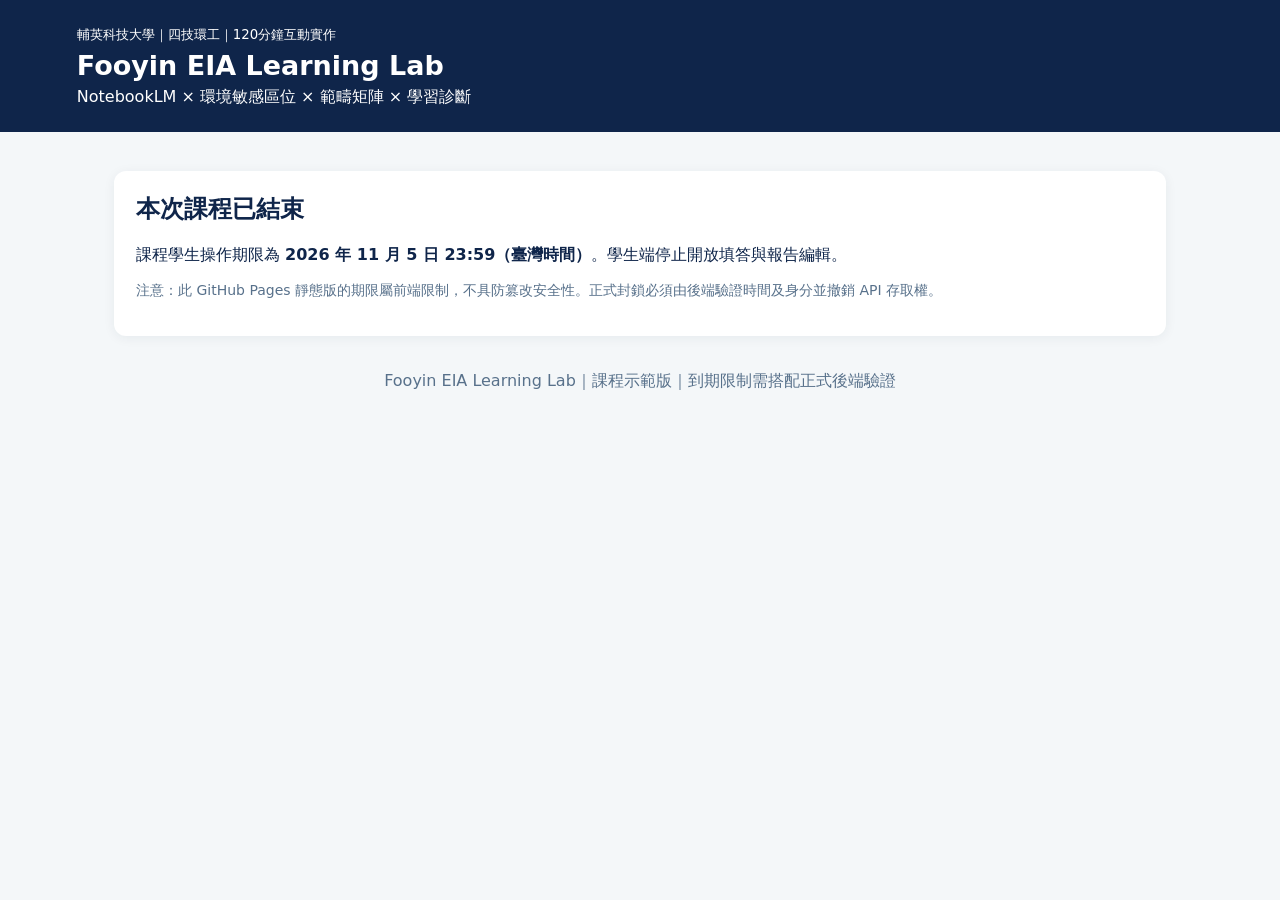
==== eia-lab/index.html @ 6ed725b2 "Add standalone EIA interactive learning prototype with 2026-11-05 UI cutoff" ====
<!doctype html><html lang="zh-Hant"><head><meta charset="utf-8"><meta name="viewport" content="width=device-width,initial-scale=1"><title>Fooyin EIA Learning Lab｜實作教學系統</title><style>
:root{--n:#0f254a;--g:#c59b27;--bg:#f4f7f9}*{box-sizing:border-box}body{margin:0;background:var(--bg);color:var(--n);font-family:system-ui,"Noto Sans TC",sans-serif}header{padding:24px 6%;background:var(--n);color:white}header h1{margin:6px 0;font-size:27px}main{max-width:1100px;margin:auto;padding:24px}nav{display:flex;flex-wrap:wrap;gap:8px;margin-bottom:20px}button,.btn{background:var(--n);color:white;border:0;border-radius:8px;padding:11px 16px;cursor:pointer;text-decoration:none;display:inline-block}button.secondary{background:#e9edf4;color:var(--n)}button:disabled{opacity:.4}.panel{background:white;border-radius:12px;padding:22px;margin:15px 0;box-shadow:0 2px 12px #142b4510}h2{margin-top:0}label{display:block;margin-top:12px;font-weight:600}input,textarea,select{width:100%;padding:10px;border:1px solid #bac4d0;border-radius:6px;margin-top:5px;font:inherit}textarea{min-height:85px}table{width:100%;border-collapse:collapse;font-size:14px}td,th{padding:8px;border:1px solid #dae1eb}th{background:#e9eef5}.grid{display:grid;grid-template-columns:repeat(auto-fit,minmax(210px,1fr));gap:12px}.hint{color:#58718b;font-size:14px}.warn{background:#fff4dc;padding:14px;border-left:4px solid var(--g)}.hidden{display:none}.score{font-size:23px;font-weight:bold}.pill{display:inline-block;background:#e9eef5;padding:6px 10px;border-radius:20px}a{color:#174b88}footer{padding:20px;text-align:center;color:#58718b}@media print{header,nav,.controls,.warn{display:none!important}body{background:white}.panel{box-shadow:none;border:1px solid #bbb}}
</style></head><body><header><small>輔英科技大學｜四技環工｜120分鐘互動實作</small><h1>Fooyin EIA Learning Lab</h1><div>NotebookLM × 環境敏感區位 × 範疇矩陣 × 學習診斷</div></header><main>
<div id="expired" class="panel hidden"><h2>本次課程已結束</h2><p>課程學生操作期限為 <b>2026 年 11 月 5 日 23:59（臺灣時間）</b>。學生端停止開放填答與報告編輯。</p><p class="hint">注意：此 GitHub Pages 靜態版的期限屬前端限制，不具防篡改安全性。正式封鎖必須由後端驗證時間及身分並撤銷 API 存取權。</p></div>
<div id="active"><div class="warn">本版為「可試用的前端實作版」，資料只保存在目前瀏覽器，<b>尚未</b>取得 Google Drive 的私人檔案讀寫授權；教師不會自動看見各組資料。切勿輸入真實完整學號或敏感個資。</div>
<nav class="controls" id="tabs"></nav>
<section id="home" class="panel"><h2>① 學習入口與資料來源</h2><label>小組代碼（請使用匿名代碼，例如 G01）<input id="group" placeholder="G01"></label><label>本組案件與任務備註<textarea id="case" placeholder="從環評公開書件擷取，不得虛構"></textarea></label><p>課程結束時間：2026/11/05 23:59（Asia/Taipei）</p><h3>教師指定公開資料</h3><div class="grid"><div><a target="_blank" rel="noopener" href="https://eiadoc.moenv.gov.tw/public/publicMeetingOrBriefDetail/030F5189-BAD3-456B-B0A4-200AA0E6B17E">環評公開案例與附件</a><p class="hint">由官方頁面下載環評 PDF 與公開會議紀錄</p></div><div><a target="_blank" rel="noopener" href="https://notebooklm.google.com/">NotebookLM</a><p class="hint">由學生自行匯入指定 PDF</p></div><div><a target="_blank" rel="noopener" href="https://eland.nlma.gov.tw/">環境敏感區位查詢</a></div><div><a target="_blank" rel="noopener" href="https://fault.gsmma.gov.tw/">活動斷層圖資</a></div><div><a target="_blank" rel="noopener" href="https://data.moenv.gov.tw/dataset/detail/GISEPA_P_13">水源保護區圖資</a></div></div><label>來源文件與出處記錄<textarea id="sources" placeholder="每行：文件名稱｜章節／頁碼｜查詢日期｜網址"></textarea></label></section>
<section id="ai" class="panel hidden"><h2>② NotebookLM 資料擷取與引用</h2><p>依序複製提示詞至 NotebookLM；把查證後的摘要貼到下方。</p><div id="prompts"></div><label>開發概要（必須有引用來源）<textarea id="summary"></textarea></label><label>審查／公開會議問題與回應（注意會議性質）<textarea id="minutes"></textarea></label><label>AI 曾提出哪些尚未證實的結論？<textarea id="gaps"></textarea></label></section>
<section id="quiz" class="panel hidden"><h2>③ 個人概念檢核（五題）</h2><p>請先獨立作答，系統記錄理解程度；本機測驗不是正式成績。</p><div id="questions"></div><button onclick="grade()">提交檢核</button><p id="quizresult" class="score"></p></section>
<section id="geo" class="panel hidden"><h2>④ 環境敏感區位查核</h2><p>請先取得精確基地位置，並核對官方公告及圖資。不能用 AI 推論取代查核結果。</p><table><thead><tr><th>查核項目</th><th>結果</th><th>來源與證據／日期</th></tr></thead><tbody id="geoRows"></tbody></table></section>
<section id="matrix" class="panel hidden"><h2>⑤ 評估範疇矩陣</h2><p>此為課堂初步評估：● 優先評估；△ 待查證；— 尚無明確直接影響證據。三種符號都不是法定風險等級。</p><label>案件工程活動（四項，以「、」分隔）<input id="activities" value="土方開挖、施工運輸、工程興建、營運活動"></label><button class="secondary" onclick="renderMatrix()">更新欄名</button><div style="overflow-x:auto;margin-top:16px"><table id="mtable"></table></div><label>三項優先環境議題、理由與待調查資料<textarea id="priorities"></textarea></label></section>
<section id="report" class="panel hidden"><h2>⑥ 報告輸出與教師評分</h2><p>先按「匯出 JSON」備份小組紀錄；再按「列印／另存 PDF」提交成果。教師評分僅為此頁本機示範，尚未連動班級成績庫。</p><div class="controls"><button onclick="save()">儲存此瀏覽器</button> <button onclick="exportJson()">匯出小組 JSON</button> <button onclick="window.print()">列印／另存 PDF</button></div><pre id="reportPreview" style="white-space:pre-wrap;overflow-wrap:anywhere;background:#f4f7f9;padding:16px"></pre><h3>教師百分制評分（本機示範）</h3><div id="rubric"></div><label>教師評語<textarea id="feedback"></textarea></label><p>合計：<span class="score" id="total">0</span>／100</p></section></div>
<footer>Fooyin EIA Learning Lab｜課程示範版｜到期限制需搭配正式後端驗證</footer></main><script>
const DEADLINE=Date.parse('2026-11-05T23:59:59+08:00');const expired=Date.now()>DEADLINE;
if(expired){document.getElementById('active').remove();document.getElementById('expired').classList.remove('hidden')}else{
const sections=['home','ai','quiz','geo','matrix','report'];const labels=['資料匯入','NotebookLM','理解測驗','圖資查核','範疇矩陣','成果／評分'];const $=id=>document.getElementById(id);const key='fooyin-eia-lab-2026';
$('tabs').innerHTML=sections.map((s,i)=>'<button class="secondary" data-tab="'+s+'">'+(i+1)+' '+labels[i]+'</button>').join('');document.querySelectorAll('[data-tab]').forEach(b=>b.onclick=()=>{sections.forEach(s=>$(s).classList.toggle('hidden',s!==b.dataset.tab));if(b.dataset.tab==='report')refresh()});
const promptList=[['A｜書件摘要','請僅根據上傳的環評書件，整理開發案、基地、工程活動、可能環境影響及缺漏資料，逐項附文件來源；沒有資料請說「文件未提供」。'],['B｜意見追蹤','請依公開會議紀錄，表列提出者意見、開發單位回覆、待查事項和文件引用，區分審查會議與公開說明會。'],['C｜敏感區位','列出水源保護區、活動斷層地質敏感區、保育區與鄰近敏感受體的官方查核清單；不得自行推斷空間套疊結果。'],['D｜矩陣分析','依據文件實有工程活動與空氣、水質、噪音、生態、交通、生活環境建立初步範疇矩陣；逐項附證據、影響途徑及待補資料，分辨事實與推論。']];
$('prompts').innerHTML=promptList.map(([a,b])=>'<div class="panel"><b>'+a+'</b><p>'+b+'</p><button class="secondary" data-copy="'+promptList.findIndex(p=>p[0]===a)+'">複製提示詞</button></div>').join('');document.querySelectorAll('[data-copy]').forEach(b=>b.onclick=()=>navigator.clipboard?.writeText(promptList[Number(b.dataset.copy)][1]));
const qs=[['如果 PDF 沒提到水源保護區，應如何判斷？',['可以判定未涉及','應查官方圖資','NotebookLM 可直接判定'],1],['環評範疇矩陣「●」表示什麼？',['法定重大衝擊','已確定超標','優先需要評估'],2],['AI 引用來源後，仍應如何處理？',['與原文比對','無須再確認','直接成為法定結論'],0],['斷層線與地質敏感區是否相同？',['完全相同','應分開查核','只要距離大於1公里就安全'],1],['報告應如何處理缺少資料？',['自行補上合理數字','寫成沒有影響','標註待查證'],2]];
$('questions').innerHTML=qs.map((q,i)=>'<div class="panel"><b>'+(i+1)+'. '+q[0]+'</b>'+q[1].map((v,j)=>'<label style="font-weight:400"><input style="width:auto" type="radio" name="q'+i+'" value="'+j+'"> '+v+'</label>').join('')+'</div>').join('');
window.grade=()=>{let n=0;qs.forEach((q,i)=>{const v=document.querySelector('input[name=q'+i+']:checked');if(v&&+v.value===q[2])n++});$('quizresult').textContent='答對 '+n+'/5 題（'+(n*20)+' 分），請針對答錯的觀念回到資料及官方來源複習。';sessionStorage.setItem('quiz',String(n*20));save()};
const geos=['飲用水水源水質保護區','活動斷層地質敏感區','自然生態保育區位','居民／學校等敏感受體'];$('geoRows').innerHTML=geos.map((v,i)=>'<tr><td>'+v+'</td><td><select id="status'+i+'"><option>待查證</option><option>涉及（已查核）</option><option>未涉及（已查核）</option></select></td><td><textarea id="evidence'+i+'" placeholder="官方網址、公告或查詢日期"></textarea></td></tr>').join('');
const factors=['空氣品質','河川與水質','噪音振動','生態','交通','居民生活'];
window.renderMatrix=()=>{let acts=$('activities').value.split('、').map(s=>s.trim()).filter(Boolean).slice(0,4);while(acts.length<4)acts.push('活動'+(acts.length+1));$('mtable').innerHTML='<thead><tr><th>因子／工程活動</th>'+acts.map(a=>'<th>'+a.replaceAll('<','&lt;')+'</th>').join('')+'</tr></thead><tbody>'+factors.map((f,i)=>'<tr><th>'+f+'</th>'+acts.map((a,j)=>'<td><select id="m'+i+'_'+j+'"><option value="△">△ 待查證</option><option value="●">● 優先</option><option value="—">— 暫無證據</option></select></td>').join('')+'</tr>').join('')+'</tbody>'};renderMatrix();
const rub=[['書件摘要與引用',25],['敏感區位查核',25],['範疇矩陣',30],['優先議題',10],['AI查核與報告',10]];$('rubric').innerHTML=rub.map((r,i)=>'<label>'+r[0]+'（0–'+r[1]+'）<input type="number" min="0" max="'+r[1]+'" id="score'+i+'" value="0"></label>').join('');$('rubric').querySelectorAll('input').forEach(el=>el.oninput=refresh);
function collect(){const ids=['group','case','sources','summary','minutes','gaps','activities','priorities','feedback'];const o={schema:'fooyin-eia-lab-v1',exportedAt:new Date().toISOString(),quiz:sessionStorage.getItem('quiz'),fields:Object.fromEntries(ids.map(k=>[k,$(k).value])),geo:geos.map((name,i)=>({name,status:$('status'+i).value,evidence:$('evidence'+i).value})),matrix:factors.map((name,i)=>({name,ratings:[0,1,2,3].map(j=>$('m'+i+'_'+j).value)})),rubric:rub.map((r,i)=>({name:r[0],max:r[1],score:Math.min(r[1],Math.max(0,Number($('score'+i).value)||0))}))};return o}
window.refresh=()=>{const o=collect();const total=o.rubric.reduce((s,r)=>s+r.score,0);$('total').textContent=total;$('reportPreview').textContent='組別：'+o.fields.group+'\n案件：'+o.fields.case+'\n\n來源：\n'+o.fields.sources+'\n\n環評摘要：\n'+o.fields.summary+'\n\n會議意見：\n'+o.fields.minutes+'\n\nAI查核：\n'+o.fields.gaps+'\n\n環境敏感區位：\n'+o.geo.map(v=>v.name+'｜'+v.status+'｜'+v.evidence).join('\n')+'\n\n範疇矩陣：\n'+o.matrix.map(x=>x.name+'｜'+x.ratings.join('｜')).join('\n')+'\n\n優先議題：\n'+o.fields.priorities+'\n\n教師評分：'+total+'/100\n'+o.fields.feedback};
window.save=()=>{localStorage.setItem(key,JSON.stringify(collect()))};
window.exportJson=()=>{const obj=collect();const blob=new Blob([JSON.stringify(obj,null,2)],{type:'application/json'});const a=document.createElement('a');a.href=URL.createObjectURL(blob);a.download='EIA_'+(obj.fields.group||'group')+'.json';a.click();setTimeout(()=>URL.revokeObjectURL(a.href),1000)};
try{const s=JSON.parse(localStorage.getItem(key)||'null');if(s){Object.entries(s.fields||{}).forEach(([k,v])=>{if($(k))$(k).value=v});renderMatrix();(s.geo||[]).forEach((v,i)=>{if($('status'+i))$('status'+i).value=v.status;if($('evidence'+i))$('evidence'+i).value=v.evidence});(s.matrix||[]).forEach((v,i)=>v.ratings.forEach((v,j)=>{if($('m'+i+'_'+j))$('m'+i+'_'+j).value=v}));(s.rubric||[]).forEach((v,i)=>{if($('score'+i))$('score'+i).value=v.score})}}catch(e){}
document.querySelectorAll('input,textarea,select').forEach(el=>el.addEventListener('change',save));}
</script></body></html>
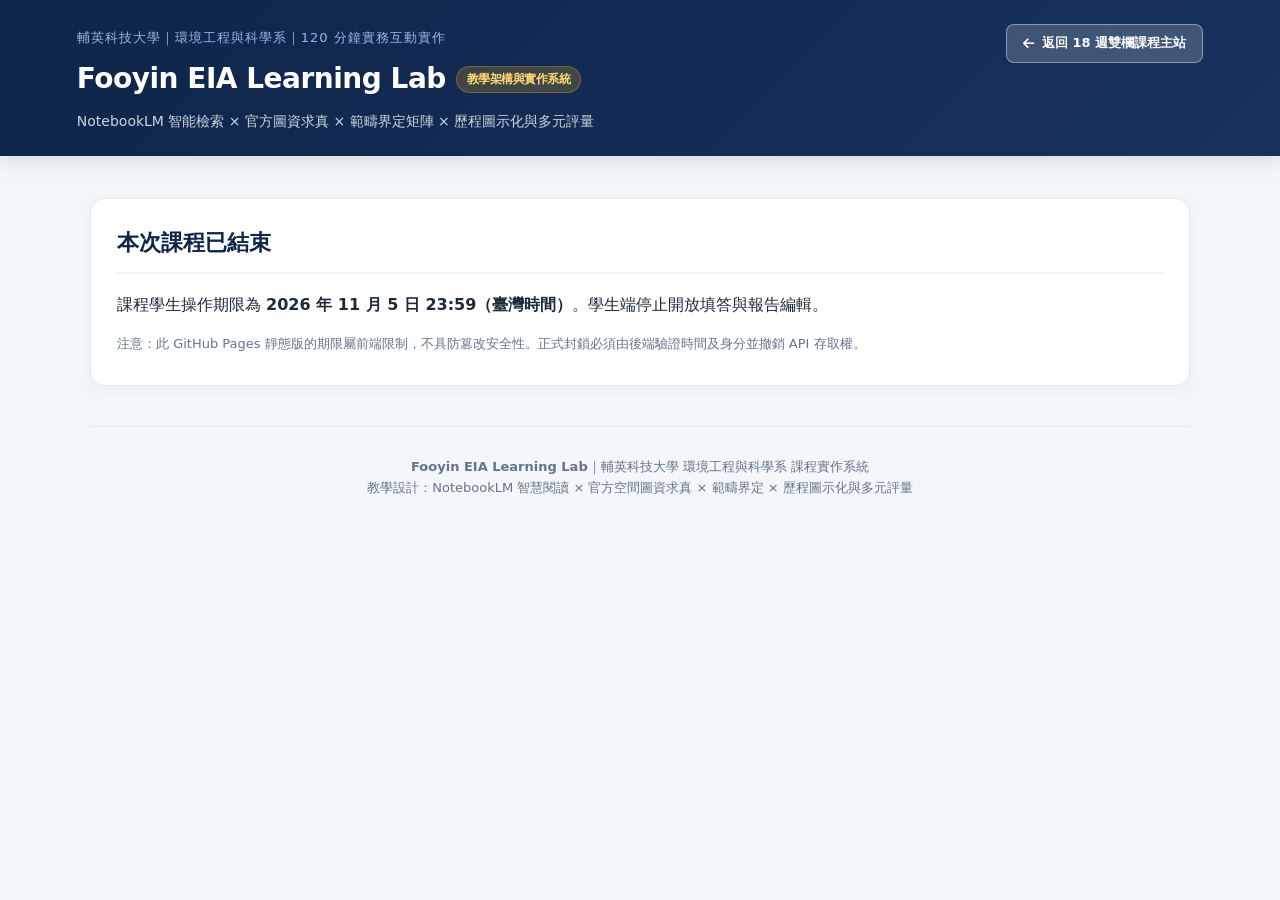
==== commit df954788: "feat: integrate Fooyin EIA Learning Lab system into COURE-EIA main portal and connect GitHub Pages" ====
--- a/eia-lab/index.html
+++ b/eia-lab/index.html
@@ -1,33 +1,1887 @@
-<!doctype html><html lang="zh-Hant"><head><meta charset="utf-8"><meta name="viewport" content="width=device-width,initial-scale=1"><title>Fooyin EIA Learning Lab｜實作教學系統</title><style>
-:root{--n:#0f254a;--g:#c59b27;--bg:#f4f7f9}*{box-sizing:border-box}body{margin:0;background:var(--bg);color:var(--n);font-family:system-ui,"Noto Sans TC",sans-serif}header{padding:24px 6%;background:var(--n);color:white}header h1{margin:6px 0;font-size:27px}main{max-width:1100px;margin:auto;padding:24px}nav{display:flex;flex-wrap:wrap;gap:8px;margin-bottom:20px}button,.btn{background:var(--n);color:white;border:0;border-radius:8px;padding:11px 16px;cursor:pointer;text-decoration:none;display:inline-block}button.secondary{background:#e9edf4;color:var(--n)}button:disabled{opacity:.4}.panel{background:white;border-radius:12px;padding:22px;margin:15px 0;box-shadow:0 2px 12px #142b4510}h2{margin-top:0}label{display:block;margin-top:12px;font-weight:600}input,textarea,select{width:100%;padding:10px;border:1px solid #bac4d0;border-radius:6px;margin-top:5px;font:inherit}textarea{min-height:85px}table{width:100%;border-collapse:collapse;font-size:14px}td,th{padding:8px;border:1px solid #dae1eb}th{background:#e9eef5}.grid{display:grid;grid-template-columns:repeat(auto-fit,minmax(210px,1fr));gap:12px}.hint{color:#58718b;font-size:14px}.warn{background:#fff4dc;padding:14px;border-left:4px solid var(--g)}.hidden{display:none}.score{font-size:23px;font-weight:bold}.pill{display:inline-block;background:#e9eef5;padding:6px 10px;border-radius:20px}a{color:#174b88}footer{padding:20px;text-align:center;color:#58718b}@media print{header,nav,.controls,.warn{display:none!important}body{background:white}.panel{box-shadow:none;border:1px solid #bbb}}
-</style></head><body><header><small>輔英科技大學｜四技環工｜120分鐘互動實作</small><h1>Fooyin EIA Learning Lab</h1><div>NotebookLM × 環境敏感區位 × 範疇矩陣 × 學習診斷</div></header><main>
-<div id="expired" class="panel hidden"><h2>本次課程已結束</h2><p>課程學生操作期限為 <b>2026 年 11 月 5 日 23:59（臺灣時間）</b>。學生端停止開放填答與報告編輯。</p><p class="hint">注意：此 GitHub Pages 靜態版的期限屬前端限制，不具防篡改安全性。正式封鎖必須由後端驗證時間及身分並撤銷 API 存取權。</p></div>
-<div id="active"><div class="warn">本版為「可試用的前端實作版」，資料只保存在目前瀏覽器，<b>尚未</b>取得 Google Drive 的私人檔案讀寫授權；教師不會自動看見各組資料。切勿輸入真實完整學號或敏感個資。</div>
-<nav class="controls" id="tabs"></nav>
-<section id="home" class="panel"><h2>① 學習入口與資料來源</h2><label>小組代碼（請使用匿名代碼，例如 G01）<input id="group" placeholder="G01"></label><label>本組案件與任務備註<textarea id="case" placeholder="從環評公開書件擷取，不得虛構"></textarea></label><p>課程結束時間：2026/11/05 23:59（Asia/Taipei）</p><h3>教師指定公開資料</h3><div class="grid"><div><a target="_blank" rel="noopener" href="https://eiadoc.moenv.gov.tw/public/publicMeetingOrBriefDetail/030F5189-BAD3-456B-B0A4-200AA0E6B17E">環評公開案例與附件</a><p class="hint">由官方頁面下載環評 PDF 與公開會議紀錄</p></div><div><a target="_blank" rel="noopener" href="https://notebooklm.google.com/">NotebookLM</a><p class="hint">由學生自行匯入指定 PDF</p></div><div><a target="_blank" rel="noopener" href="https://eland.nlma.gov.tw/">環境敏感區位查詢</a></div><div><a target="_blank" rel="noopener" href="https://fault.gsmma.gov.tw/">活動斷層圖資</a></div><div><a target="_blank" rel="noopener" href="https://data.moenv.gov.tw/dataset/detail/GISEPA_P_13">水源保護區圖資</a></div></div><label>來源文件與出處記錄<textarea id="sources" placeholder="每行：文件名稱｜章節／頁碼｜查詢日期｜網址"></textarea></label></section>
-<section id="ai" class="panel hidden"><h2>② NotebookLM 資料擷取與引用</h2><p>依序複製提示詞至 NotebookLM；把查證後的摘要貼到下方。</p><div id="prompts"></div><label>開發概要（必須有引用來源）<textarea id="summary"></textarea></label><label>審查／公開會議問題與回應（注意會議性質）<textarea id="minutes"></textarea></label><label>AI 曾提出哪些尚未證實的結論？<textarea id="gaps"></textarea></label></section>
-<section id="quiz" class="panel hidden"><h2>③ 個人概念檢核（五題）</h2><p>請先獨立作答，系統記錄理解程度；本機測驗不是正式成績。</p><div id="questions"></div><button onclick="grade()">提交檢核</button><p id="quizresult" class="score"></p></section>
-<section id="geo" class="panel hidden"><h2>④ 環境敏感區位查核</h2><p>請先取得精確基地位置，並核對官方公告及圖資。不能用 AI 推論取代查核結果。</p><table><thead><tr><th>查核項目</th><th>結果</th><th>來源與證據／日期</th></tr></thead><tbody id="geoRows"></tbody></table></section>
-<section id="matrix" class="panel hidden"><h2>⑤ 評估範疇矩陣</h2><p>此為課堂初步評估：● 優先評估；△ 待查證；— 尚無明確直接影響證據。三種符號都不是法定風險等級。</p><label>案件工程活動（四項，以「、」分隔）<input id="activities" value="土方開挖、施工運輸、工程興建、營運活動"></label><button class="secondary" onclick="renderMatrix()">更新欄名</button><div style="overflow-x:auto;margin-top:16px"><table id="mtable"></table></div><label>三項優先環境議題、理由與待調查資料<textarea id="priorities"></textarea></label></section>
-<section id="report" class="panel hidden"><h2>⑥ 報告輸出與教師評分</h2><p>先按「匯出 JSON」備份小組紀錄；再按「列印／另存 PDF」提交成果。教師評分僅為此頁本機示範，尚未連動班級成績庫。</p><div class="controls"><button onclick="save()">儲存此瀏覽器</button> <button onclick="exportJson()">匯出小組 JSON</button> <button onclick="window.print()">列印／另存 PDF</button></div><pre id="reportPreview" style="white-space:pre-wrap;overflow-wrap:anywhere;background:#f4f7f9;padding:16px"></pre><h3>教師百分制評分（本機示範）</h3><div id="rubric"></div><label>教師評語<textarea id="feedback"></textarea></label><p>合計：<span class="score" id="total">0</span>／100</p></section></div>
-<footer>Fooyin EIA Learning Lab｜課程示範版｜到期限制需搭配正式後端驗證</footer></main><script>
-const DEADLINE=Date.parse('2026-11-05T23:59:59+08:00');const expired=Date.now()>DEADLINE;
-if(expired){document.getElementById('active').remove();document.getElementById('expired').classList.remove('hidden')}else{
-const sections=['home','ai','quiz','geo','matrix','report'];const labels=['資料匯入','NotebookLM','理解測驗','圖資查核','範疇矩陣','成果／評分'];const $=id=>document.getElementById(id);const key='fooyin-eia-lab-2026';
-$('tabs').innerHTML=sections.map((s,i)=>'<button class="secondary" data-tab="'+s+'">'+(i+1)+' '+labels[i]+'</button>').join('');document.querySelectorAll('[data-tab]').forEach(b=>b.onclick=()=>{sections.forEach(s=>$(s).classList.toggle('hidden',s!==b.dataset.tab));if(b.dataset.tab==='report')refresh()});
-const promptList=[['A｜書件摘要','請僅根據上傳的環評書件，整理開發案、基地、工程活動、可能環境影響及缺漏資料，逐項附文件來源；沒有資料請說「文件未提供」。'],['B｜意見追蹤','請依公開會議紀錄，表列提出者意見、開發單位回覆、待查事項和文件引用，區分審查會議與公開說明會。'],['C｜敏感區位','列出水源保護區、活動斷層地質敏感區、保育區與鄰近敏感受體的官方查核清單；不得自行推斷空間套疊結果。'],['D｜矩陣分析','依據文件實有工程活動與空氣、水質、噪音、生態、交通、生活環境建立初步範疇矩陣；逐項附證據、影響途徑及待補資料，分辨事實與推論。']];
-$('prompts').innerHTML=promptList.map(([a,b])=>'<div class="panel"><b>'+a+'</b><p>'+b+'</p><button class="secondary" data-copy="'+promptList.findIndex(p=>p[0]===a)+'">複製提示詞</button></div>').join('');document.querySelectorAll('[data-copy]').forEach(b=>b.onclick=()=>navigator.clipboard?.writeText(promptList[Number(b.dataset.copy)][1]));
-const qs=[['如果 PDF 沒提到水源保護區，應如何判斷？',['可以判定未涉及','應查官方圖資','NotebookLM 可直接判定'],1],['環評範疇矩陣「●」表示什麼？',['法定重大衝擊','已確定超標','優先需要評估'],2],['AI 引用來源後，仍應如何處理？',['與原文比對','無須再確認','直接成為法定結論'],0],['斷層線與地質敏感區是否相同？',['完全相同','應分開查核','只要距離大於1公里就安全'],1],['報告應如何處理缺少資料？',['自行補上合理數字','寫成沒有影響','標註待查證'],2]];
-$('questions').innerHTML=qs.map((q,i)=>'<div class="panel"><b>'+(i+1)+'. '+q[0]+'</b>'+q[1].map((v,j)=>'<label style="font-weight:400"><input style="width:auto" type="radio" name="q'+i+'" value="'+j+'"> '+v+'</label>').join('')+'</div>').join('');
-window.grade=()=>{let n=0;qs.forEach((q,i)=>{const v=document.querySelector('input[name=q'+i+']:checked');if(v&&+v.value===q[2])n++});$('quizresult').textContent='答對 '+n+'/5 題（'+(n*20)+' 分），請針對答錯的觀念回到資料及官方來源複習。';sessionStorage.setItem('quiz',String(n*20));save()};
-const geos=['飲用水水源水質保護區','活動斷層地質敏感區','自然生態保育區位','居民／學校等敏感受體'];$('geoRows').innerHTML=geos.map((v,i)=>'<tr><td>'+v+'</td><td><select id="status'+i+'"><option>待查證</option><option>涉及（已查核）</option><option>未涉及（已查核）</option></select></td><td><textarea id="evidence'+i+'" placeholder="官方網址、公告或查詢日期"></textarea></td></tr>').join('');
-const factors=['空氣品質','河川與水質','噪音振動','生態','交通','居民生活'];
-window.renderMatrix=()=>{let acts=$('activities').value.split('、').map(s=>s.trim()).filter(Boolean).slice(0,4);while(acts.length<4)acts.push('活動'+(acts.length+1));$('mtable').innerHTML='<thead><tr><th>因子／工程活動</th>'+acts.map(a=>'<th>'+a.replaceAll('<','&lt;')+'</th>').join('')+'</tr></thead><tbody>'+factors.map((f,i)=>'<tr><th>'+f+'</th>'+acts.map((a,j)=>'<td><select id="m'+i+'_'+j+'"><option value="△">△ 待查證</option><option value="●">● 優先</option><option value="—">— 暫無證據</option></select></td>').join('')+'</tr>').join('')+'</tbody>'};renderMatrix();
-const rub=[['書件摘要與引用',25],['敏感區位查核',25],['範疇矩陣',30],['優先議題',10],['AI查核與報告',10]];$('rubric').innerHTML=rub.map((r,i)=>'<label>'+r[0]+'（0–'+r[1]+'）<input type="number" min="0" max="'+r[1]+'" id="score'+i+'" value="0"></label>').join('');$('rubric').querySelectorAll('input').forEach(el=>el.oninput=refresh);
-function collect(){const ids=['group','case','sources','summary','minutes','gaps','activities','priorities','feedback'];const o={schema:'fooyin-eia-lab-v1',exportedAt:new Date().toISOString(),quiz:sessionStorage.getItem('quiz'),fields:Object.fromEntries(ids.map(k=>[k,$(k).value])),geo:geos.map((name,i)=>({name,status:$('status'+i).value,evidence:$('evidence'+i).value})),matrix:factors.map((name,i)=>({name,ratings:[0,1,2,3].map(j=>$('m'+i+'_'+j).value)})),rubric:rub.map((r,i)=>({name:r[0],max:r[1],score:Math.min(r[1],Math.max(0,Number($('score'+i).value)||0))}))};return o}
-window.refresh=()=>{const o=collect();const total=o.rubric.reduce((s,r)=>s+r.score,0);$('total').textContent=total;$('reportPreview').textContent='組別：'+o.fields.group+'\n案件：'+o.fields.case+'\n\n來源：\n'+o.fields.sources+'\n\n環評摘要：\n'+o.fields.summary+'\n\n會議意見：\n'+o.fields.minutes+'\n\nAI查核：\n'+o.fields.gaps+'\n\n環境敏感區位：\n'+o.geo.map(v=>v.name+'｜'+v.status+'｜'+v.evidence).join('\n')+'\n\n範疇矩陣：\n'+o.matrix.map(x=>x.name+'｜'+x.ratings.join('｜')).join('\n')+'\n\n優先議題：\n'+o.fields.priorities+'\n\n教師評分：'+total+'/100\n'+o.fields.feedback};
-window.save=()=>{localStorage.setItem(key,JSON.stringify(collect()))};
-window.exportJson=()=>{const obj=collect();const blob=new Blob([JSON.stringify(obj,null,2)],{type:'application/json'});const a=document.createElement('a');a.href=URL.createObjectURL(blob);a.download='EIA_'+(obj.fields.group||'group')+'.json';a.click();setTimeout(()=>URL.revokeObjectURL(a.href),1000)};
-try{const s=JSON.parse(localStorage.getItem(key)||'null');if(s){Object.entries(s.fields||{}).forEach(([k,v])=>{if($(k))$(k).value=v});renderMatrix();(s.geo||[]).forEach((v,i)=>{if($('status'+i))$('status'+i).value=v.status;if($('evidence'+i))$('evidence'+i).value=v.evidence});(s.matrix||[]).forEach((v,i)=>v.ratings.forEach((v,j)=>{if($('m'+i+'_'+j))$('m'+i+'_'+j).value=v}));(s.rubric||[]).forEach((v,i)=>{if($('score'+i))$('score'+i).value=v.score})}}catch(e){}
-document.querySelectorAll('input,textarea,select').forEach(el=>el.addEventListener('change',save));}
-</script></body></html>+<!doctype html>
+<html lang="zh-Hant">
+<head>
+  <meta charset="utf-8">
+  <meta name="viewport" content="width=device-width, initial-scale=1">
+  <title>Fooyin EIA Learning Lab｜環境影響評估實作教學系統</title>
+  <link rel="stylesheet" href="https://cdnjs.cloudflare.com/ajax/libs/font-awesome/6.4.0/css/all.min.css">
+  <style>
+    :root {
+      --n: #0f254a;
+      --n-light: #1e3a6a;
+      --g: #c59b27;
+      --g-light: #fef8eb;
+      --bg: #f4f7f9;
+      --card: #ffffff;
+      --text: #1e293b;
+      --muted: #64748b;
+      --border: #e2e8f0;
+      --success: #059669;
+      --info: #0284c7;
+      --danger: #dc2626;
+      --warning: #d97706;
+    }
+    * { box-sizing: border-box; }
+    body {
+      margin: 0;
+      background: var(--bg);
+      color: var(--text);
+      font-family: system-ui, -apple-system, "Segoe UI", Roboto, "Noto Sans TC", sans-serif;
+      line-height: 1.6;
+    }
+    header {
+      padding: 24px 6%;
+      background: linear-gradient(135deg, var(--n) 0%, #17325c 100%);
+      color: white;
+      box-shadow: 0 4px 20px rgba(15, 37, 74, 0.15);
+    }
+    header small {
+      display: inline-block;
+      letter-spacing: 1px;
+      font-size: 13px;
+      color: #99b6df;
+      margin-bottom: 4px;
+    }
+    header h1 {
+      margin: 4px 0 8px;
+      font-size: 28px;
+      letter-spacing: -0.5px;
+      display: flex;
+      align-items: center;
+      gap: 10px;
+      flex-wrap: wrap;
+    }
+    .badge {
+      display: inline-block;
+      font-size: 12px;
+      font-weight: 600;
+      padding: 3px 10px;
+      border-radius: 999px;
+      background: rgba(197, 155, 39, 0.25);
+      color: #ffd874;
+      border: 1px solid rgba(197, 155, 39, 0.4);
+    }
+    .subhead {
+      color: #cbd5e1;
+      font-size: 14px;
+    }
+    main {
+      max-width: 1140px;
+      margin: 0 auto;
+      padding: 24px 20px;
+    }
+    nav.controls {
+      display: flex;
+      flex-wrap: wrap;
+      gap: 8px;
+      margin: 18px 0;
+      padding: 6px;
+      background: #e9edf4;
+      border-radius: 12px;
+    }
+    button, .btn {
+      background: var(--n);
+      color: white;
+      border: 0;
+      border-radius: 8px;
+      padding: 10px 16px;
+      cursor: pointer;
+      text-decoration: none;
+      display: inline-flex;
+      align-items: center;
+      gap: 6px;
+      font-size: 14px;
+      font-weight: 500;
+      transition: all 0.2s ease;
+    }
+    button:hover, .btn:hover {
+      background: var(--n-light);
+      transform: translateY(-1px);
+    }
+    button.secondary {
+      background: transparent;
+      color: var(--n);
+      border: 1px solid transparent;
+    }
+    button.secondary:hover {
+      background: #ffffff;
+      border-color: #cbd5e1;
+      color: var(--n);
+    }
+    button.tab-btn.active {
+      background: var(--n);
+      color: white;
+      box-shadow: 0 2px 8px rgba(15, 37, 74, 0.2);
+    }
+    button.tab-btn.curriculum-tab.active {
+      background: #7c2d12;
+      color: #fff;
+    }
+    button.tab-btn.curriculum-tab {
+      color: #9a3412;
+      font-weight: 600;
+    }
+    button.tab-btn.admin-tab {
+      background: #f1f5f9;
+      color: #0f254a;
+      border: 1px solid #cbd5e1;
+      font-weight: 600;
+    }
+    button.tab-btn.admin-tab.active {
+      background: #0f254a;
+      color: #fff;
+    }
+    button:disabled {
+      opacity: 0.4;
+      cursor: not-allowed;
+      transform: none;
+    }
+    .panel {
+      background: var(--card);
+      border-radius: 14px;
+      padding: 26px;
+      margin: 18px 0;
+      border: 1px solid var(--border);
+      box-shadow: 0 4px 16px rgba(15, 37, 74, 0.05);
+    }
+    h2 {
+      margin-top: 0;
+      font-size: 22px;
+      color: var(--n);
+      display: flex;
+      align-items: center;
+      gap: 8px;
+      border-bottom: 2px solid #eef2f6;
+      padding-bottom: 12px;
+    }
+    h3 {
+      font-size: 17px;
+      color: var(--n);
+      margin: 22px 0 10px;
+    }
+    h4 {
+      font-size: 15px;
+      margin: 10px 0 6px;
+      color: #334155;
+    }
+    label {
+      display: block;
+      margin-top: 14px;
+      font-weight: 600;
+      font-size: 14px;
+      color: #334155;
+    }
+    input, textarea, select {
+      width: 100%;
+      padding: 10px 12px;
+      border: 1px solid #cbd5e1;
+      border-radius: 8px;
+      margin-top: 6px;
+      font: inherit;
+      font-size: 14px;
+      background: #fafbfc;
+      transition: border-color 0.2s;
+    }
+    input:focus, textarea:focus, select:focus {
+      outline: none;
+      border-color: var(--info);
+      background: #fff;
+      box-shadow: 0 0 0 3px rgba(2, 132, 199, 0.12);
+    }
+    textarea { min-height: 85px; }
+    table {
+      width: 100%;
+      border-collapse: collapse;
+      font-size: 14px;
+      margin: 12px 0;
+      border-radius: 8px;
+      overflow: hidden;
+    }
+    td, th {
+      padding: 10px 12px;
+      border: 1px solid #e2e8f0;
+      text-align: left;
+    }
+    th {
+      background: #f1f5f9;
+      color: #1e293b;
+      font-weight: 600;
+    }
+    .grid {
+      display: grid;
+      grid-template-columns: repeat(auto-fit, minmax(220px, 1fr));
+      gap: 14px;
+    }
+    .hint {
+      color: var(--muted);
+      font-size: 13px;
+      margin: 4px 0;
+    }
+    .warn {
+      background: #fffbeb;
+      padding: 14px 18px;
+      border-left: 4px solid var(--g);
+      border-radius: 8px;
+      color: #92400e;
+      font-size: 14px;
+      margin-bottom: 16px;
+    }
+    .hidden { display: none !important; }
+    .score {
+      font-size: 24px;
+      font-weight: 700;
+      color: var(--n);
+    }
+    .pill {
+      display: inline-block;
+      background: #e2e8f0;
+      color: #334155;
+      padding: 4px 10px;
+      border-radius: 999px;
+      font-size: 12px;
+      font-weight: 500;
+    }
+    a {
+      color: #0369a1;
+      text-decoration: none;
+      font-weight: 500;
+    }
+    a:hover { text-decoration: underline; }
+    footer {
+      padding: 30px 20px;
+      text-align: center;
+      color: var(--muted);
+      font-size: 13px;
+      border-top: 1px solid #e2e8f0;
+      margin-top: 40px;
+    }
+
+    /* 課程設計與架構專屬樣式 */
+    .blueprint-hero {
+      background: linear-gradient(135deg, #f8fafc 0%, #edf2f7 100%);
+      border: 1px solid #e2e8f0;
+      border-radius: 12px;
+      padding: 20px;
+      margin-bottom: 24px;
+    }
+    .principle-card {
+      background: white;
+      border-radius: 10px;
+      padding: 16px;
+      border: 1px solid #e2e8f0;
+      box-shadow: 0 2px 6px rgba(0,0,0,0.02);
+      transition: transform 0.2s, box-shadow 0.2s;
+    }
+    .principle-card:hover {
+      transform: translateY(-2px);
+      box-shadow: 0 6px 12px rgba(15,37,74,0.06);
+    }
+    .timeline {
+      position: relative;
+      margin: 24px 0;
+      padding-left: 28px;
+      border-left: 3px solid #cbd5e1;
+    }
+    .timeline-node {
+      position: relative;
+      margin-bottom: 28px;
+    }
+    .timeline-node:last-child { margin-bottom: 0; }
+    .timeline-node::before {
+      content: "";
+      position: absolute;
+      left: -35px;
+      top: 4px;
+      width: 14px;
+      height: 14px;
+      border-radius: 50%;
+      background: var(--n);
+      border: 3px solid #fff;
+      box-shadow: 0 0 0 2px var(--n);
+    }
+    .timeline-node.highlight::before {
+      background: var(--g);
+      box-shadow: 0 0 0 2px var(--g);
+    }
+    .timeline-header {
+      display: flex;
+      align-items: center;
+      gap: 12px;
+      flex-wrap: wrap;
+    }
+    .timeline-time {
+      font-size: 12px;
+      font-weight: 700;
+      background: #e0f2fe;
+      color: #0369a1;
+      padding: 2px 8px;
+      border-radius: 6px;
+    }
+    .tag-bloom {
+      font-size: 12px;
+      font-weight: 600;
+      padding: 2px 8px;
+      border-radius: 6px;
+      background: #fef3c7;
+      color: #92400e;
+    }
+    .tag-ieet {
+      font-size: 12px;
+      font-weight: 600;
+      padding: 2px 8px;
+      border-radius: 6px;
+      background: #dcfce7;
+      color: #166534;
+    }
+
+    /* 自動儲存狀態標籤 */
+    .save-indicator {
+      display: inline-flex;
+      align-items: center;
+      gap: 6px;
+      font-size: 12px;
+      color: #059669;
+      background: #ecfdf5;
+      border: 1px solid #a7f3d0;
+      padding: 4px 12px;
+      border-radius: 20px;
+      font-weight: 600;
+    }
+
+    /* 字數計數器與 800 字上限樣式 */
+    .char-counter {
+      font-size: 12px;
+      font-weight: 600;
+      color: #475569;
+      background: #f1f5f9;
+      padding: 2px 8px;
+      border-radius: 6px;
+      border: 1px solid #cbd5e1;
+      display: inline-block;
+    }
+    .char-counter.near-limit {
+      color: #b45309;
+      background: #fef3c7;
+      border-color: #fde047;
+    }
+    .char-counter.at-limit {
+      color: #b91c1c;
+      background: #fee2e2;
+      border-color: #f87171;
+      font-weight: 700;
+    }
+
+    /* 系統管理者審閱儀表板專屬樣式 */
+    .admin-bar {
+      background: linear-gradient(135deg, #0f254a 0%, #1e3a6a 100%);
+      color: white;
+      border-radius: 12px;
+      padding: 16px 20px;
+      margin: 16px 0 24px;
+      display: flex;
+      justify-content: space-between;
+      align-items: center;
+      flex-wrap: wrap;
+      gap: 12px;
+      box-shadow: 0 4px 14px rgba(15, 37, 74, 0.15);
+    }
+    .admin-bar select {
+      background: #ffffff;
+      color: #0f254a;
+      font-weight: 600;
+      padding: 6px 12px;
+      border-radius: 6px;
+      max-width: 240px;
+      margin: 0;
+    }
+    .audit-section {
+      background: #f8fafc;
+      border: 1px solid #e2e8f0;
+      border-radius: 12px;
+      padding: 20px;
+      margin-bottom: 24px;
+    }
+    .audit-title {
+      font-size: 17px;
+      font-weight: 700;
+      color: var(--n);
+      margin: 0 0 14px;
+      display: flex;
+      align-items: center;
+      gap: 8px;
+    }
+    .audit-grid {
+      display: grid;
+      grid-template-columns: repeat(auto-fit, minmax(240px, 1fr));
+      gap: 14px;
+    }
+    .audit-card {
+      background: #ffffff;
+      border: 1px solid #e2e8f0;
+      border-radius: 10px;
+      padding: 14px 16px;
+      box-shadow: 0 2px 6px rgba(0, 0, 0, 0.03);
+    }
+    .badge-status-danger {
+      background: #fee2e2;
+      color: #991b1b;
+      border: 1px solid #f87171;
+      padding: 2px 8px;
+      border-radius: 6px;
+      font-size: 12px;
+      font-weight: 700;
+    }
+    .badge-status-safe {
+      background: #dcfce7;
+      color: #166534;
+      border: 1px solid #86efac;
+      padding: 2px 8px;
+      border-radius: 6px;
+      font-size: 12px;
+      font-weight: 700;
+    }
+    .badge-status-warn {
+      background: #fef3c7;
+      color: #92400e;
+      border: 1px solid #fde047;
+      padding: 2px 8px;
+      border-radius: 6px;
+      font-size: 12px;
+      font-weight: 700;
+    }
+
+    /* 矩陣熱點視覺樣式 */
+    .heatmap-table {
+      width: 100%;
+      border-collapse: collapse;
+      text-align: center;
+      margin: 10px 0;
+      font-size: 13px;
+    }
+    .heatmap-table th, .heatmap-table td {
+      padding: 8px 10px;
+      border: 1px solid #e2e8f0;
+    }
+    .cell-priority {
+      background: #fee2e2;
+      color: #b91c1c;
+      font-weight: 700;
+      border-radius: 4px;
+    }
+    .cell-verify {
+      background: #fef3c7;
+      color: #b45309;
+      font-weight: 700;
+      border-radius: 4px;
+    }
+    .cell-none {
+      background: #f1f5f9;
+      color: #64748b;
+    }
+    .stat-pill {
+      display: inline-flex;
+      align-items: center;
+      gap: 6px;
+      padding: 6px 12px;
+      border-radius: 8px;
+      font-size: 13px;
+      font-weight: 600;
+      background: #ffffff;
+      border: 1px solid #cbd5e1;
+    }
+    .callout-box {
+      background: #fffbeb;
+      border-left: 4px solid #f59e0b;
+      padding: 12px 16px;
+      border-radius: 6px;
+      font-size: 13px;
+      color: #78350f;
+      margin-top: 10px;
+    }
+
+    .no-screen { display: none; }
+
+    @media print {
+      header, nav, .controls, .warn, .no-print, .admin-bar, button, input[type=file] { display: none !important; }
+      body { background: white !important; color: #1e293b !important; font-size: 11pt; line-height: 1.5; }
+      main { max-width: 100% !important; margin: 0 !important; padding: 0 !important; }
+      .panel { box-shadow: none !important; border: none !important; padding: 0 !important; }
+      .audit-section { border: 1px solid #cbd5e1 !important; page-break-inside: avoid; margin-bottom: 16px !important; }
+      .audit-card div { max-height: none !important; overflow: visible !important; }
+      pre, #reportPreview { 
+        white-space: pre-wrap !important; 
+        word-break: break-all !important; 
+        max-height: none !important; 
+        overflow: visible !important;
+        border: 1px solid #cbd5e1 !important;
+        page-break-inside: auto;
+      }
+      .print-header { display: block !important; text-align: center; margin-bottom: 20px; border-bottom: 2px solid #0f254a; padding-bottom: 10px; }
+    }
+  </style>
+</head>
+<body>
+
+<header>
+  <div style="display:flex; justify-content:space-between; align-items:flex-start; flex-wrap:wrap; gap:16px;">
+    <div>
+      <small>輔英科技大學｜環境工程與科學系｜120 分鐘實務互動實作</small>
+      <h1>
+        Fooyin EIA Learning Lab
+        <span class="badge">教學架構與實作系統</span>
+      </h1>
+      <div class="subhead">NotebookLM 智能檢索 × 官方圖資求真 × 範疇界定矩陣 × 歷程圖示化與多元評量</div>
+    </div>
+    <div style="display:flex; gap:10px; align-items:center;">
+      <a href="../index.html" target="_top" style="display:inline-flex; align-items:center; gap:8px; background:rgba(255,255,255,0.18); color:#ffffff; border:1px solid rgba(255,255,255,0.4); padding:8px 16px; border-radius:8px; font-size:13px; font-weight:700; text-decoration:none; transition:all 0.2s;" onmouseover="this.style.background='rgba(255,255,255,0.28)'" onmouseout="this.style.background='rgba(255,255,255,0.18)'">
+        <i class="fa-solid fa-arrow-left"></i> <span>返回 18 週雙欄課程主站</span>
+      </a>
+    </div>
+  </div>
+</header>
+
+<main>
+  <div id="expired" class="panel hidden">
+    <h2>本次課程已結束</h2>
+    <p>課程學生操作期限為 <b>2026 年 11 月 5 日 23:59（臺灣時間）</b>。學生端停止開放填答與報告編輯。</p>
+    <p class="hint">注意：此 GitHub Pages 靜態版的期限屬前端限制，不具防篡改安全性。正式封鎖必須由後端驗證時間及身分並撤銷 API 存取權。</p>
+  </div>
+
+  <div id="active">
+    <div class="warn">
+      📢 <b>系統使用說明：</b>本系統全面支援<b>「多組別自動保存」</b>與<b>「教師歷程審閱儀表板」</b>。學生在步驟 ①~⑤ 填寫的內容均會即時儲存於本機資料庫；系統管理者與授課教師在步驟 ⑥ 可切換各組、<b>先檢視圖示化歷程看板，最後才進行評核打分</b>。
+    </div>
+
+    <!-- 頂部頁籤導航列 -->
+    <nav class="controls" id="tabs"></nav>
+
+    <!-- 0. 系統化課程設計與教學架構 -->
+    <section id="curriculum" class="panel">
+      <h2>🎯 課程設計與教學系統架構（Curriculum Blueprint）</h2>
+      
+      <div class="blueprint-hero">
+        <h3 style="margin-top:0;">📚 課程基本定位與開課背景</h3>
+        <p style="margin:6px 0; color:#334155;">
+          <b>課程名稱：</b>環境影響評估實作（EIA Practice）｜<b>教學對象：</b>四技環境工程與科學系（大三／大四）｜<b>教學時數：</b>120 分鐘（連續 2 節課）
+        </p>
+        <p style="margin:6px 0; color:#475569; font-size:14px;">
+          <b>教學痛點與核心設計理念：</b>傳統環評教學面臨「書件動輒上千頁、學生難以提煉關鍵工程與環境議題」之痛點；然而引入生成式 AI 又容易引發「無中生有之幻覺推論」。本課程採用<b>「人機協作檢索（NotebookLM）＋ 官方圖資求真比對（GIS/法規）＋ 範疇矩陣結構化分析 ＋ 即時歷程審閱與多元診斷」</b>四位一體之系統化教學模式。
+        </p>
+      </div>
+
+      <h3>🌟 四大核心教學理念（Core Pillars）</h3>
+      <div class="grid">
+        <div class="principle-card">
+          <h4 style="color:#0369a1;">🤖 人機協作 (Human-AI)</h4>
+          <p class="hint">以 NotebookLM 作為專業學術閱讀助手，導入結構化 Prompt 提煉開發行為與各界審查意見，克服長篇專業文本閱讀障礙。</p>
+        </div>
+        <div class="principle-card">
+          <h4 style="color:#b45309;">🔎 官方求真 (Grounding)</h4>
+          <p class="hint">明確劃分「AI 輔助摘要」與「法定事實認定」。水質保護區、斷層敏感區等法定要件必須以政府空間圖資系統為準，嚴防 AI 幻覺。</p>
+        </div>
+        <div class="principle-card">
+          <h4 style="color:#047857;">📊 矩陣決策 (Scoping Matrix)</h4>
+          <p class="hint">引導學生將質性書件轉化為 6 大環境因子 × 4 項工程活動矩陣，量化工程影響，辨識優先評估議題與關鍵資料缺口。</p>
+        </div>
+        <div class="principle-card">
+          <h4 style="color:#6d28d9;">📈 歷程審閱 (Visual Audit & Rubric)</h4>
+          <p class="hint">管理者與教師在成果評分前，可先透過直觀的圖示化儀表板（測驗診斷、敏感區看板、矩陣熱點）檢視學生歷程，最後落實客觀評量。</p>
+        </div>
+      </div>
+
+      <h3>⏱️ 120 分鐘實作教學歷程時間軸（4 個階段 × 6 個實作步驟）</h3>
+      <div class="timeline">
+        <div class="timeline-node highlight">
+          <div class="timeline-header">
+            <span class="timeline-time">第 00 – 20 分鐘</span>
+            <b>階段一：情境導入與資料定錨（對應步驟 ① 資料匯入）</b>
+            <span class="tag-bloom">Bloom: 記憶與理解</span>
+            <span class="tag-ieet">IEET: 專業基礎知識</span>
+          </div>
+          <p class="hint" style="margin-top:6px;">
+            <b>【教學活動】：</b>教師解說真實環評案件背景、界定實作範圍與分組（G01~G10）。學生開啟環境部環評書件專區與 NotebookLM，建立小組知識來源清單。<br>
+            <b>【核心產出】：</b>小組代碼登錄、案件摘要筆記、官方資料出處清冊（系統即時自動儲存）。
+          </p>
+          <button class="secondary" style="font-size:12px; padding:4px 10px;" onclick="switchTab('home')">👉 進入步驟 ① 操作介面</button>
+        </div>
+
+        <div class="timeline-node">
+          <div class="timeline-header">
+            <span class="timeline-time">第 20 – 50 分鐘</span>
+            <b>階段二：AI 協作檢索與概念檢核（對應步驟 ② NotebookLM ＋ 步驟 ③ 理解測驗）</b>
+            <span class="tag-bloom">Bloom: 應用與分析</span>
+            <span class="tag-ieet">IEET: 現代科技工具應用</span>
+          </div>
+          <p class="hint" style="margin-top:6px;">
+            <b>【教學活動】：</b>學生執行結構化提示詞（書件摘要、意見追蹤、敏感區位、矩陣分析），提煉關鍵資訊並明確記錄「AI 提出但未獲證實之疑點」；隨後獨立作答 5 題觀念檢核測驗，建立對 AI 法律邊界的批判意識。<br>
+            <b>【核心產出】：</b>工程活動摘要、會議意見表、AI 盲點清單、形成性測驗即時得分。
+          </p>
+          <div style="display:flex; gap:8px;">
+            <button class="secondary" style="font-size:12px; padding:4px 10px;" onclick="switchTab('ai')">👉 進入步驟 ② 操作介面</button>
+            <button class="secondary" style="font-size:12px; padding:4px 10px;" onclick="switchTab('quiz')">👉 進入步驟 ③ 操作介面</button>
+          </div>
+        </div>
+
+        <div class="timeline-node highlight">
+          <div class="timeline-header">
+            <span class="timeline-time">第 50 – 90 分鐘</span>
+            <b>階段三：空間圖資查核與範疇矩陣建構（對應步驟 ④ 圖資查核 ＋ 步驟 ⑤ 範疇矩陣）</b>
+            <span class="tag-bloom">Bloom: 深度分析與評鑑</span>
+            <span class="tag-ieet">IEET: 複雜工程問題分析</span>
+          </div>
+          <p class="hint" style="margin-top:6px;">
+            <b>【教學活動】：</b>脫離純文字 AI，學生連線至環境敏感區位查詢、斷層圖資與水源保護區平台核對地號座標；接著在動態矩陣中評定 4 項工程活動對 6 大環境因子的交互影響等級（● 優先／△ 待查證／— 暫無證據）。<br>
+            <b>【核心產出】：</b>4 大敏感區位查核紀錄表、6×4 範疇評估矩陣、3 項優先環境議題論述。
+          </p>
+          <div style="display:flex; gap:8px;">
+            <button class="secondary" style="font-size:12px; padding:4px 10px;" onclick="switchTab('geo')">👉 進入步驟 ④ 操作介面</button>
+            <button class="secondary" style="font-size:12px; padding:4px 10px;" onclick="switchTab('matrix')">👉 進入步驟 ⑤ 操作介面</button>
+          </div>
+        </div>
+
+        <div class="timeline-node">
+          <div class="timeline-header">
+            <span class="timeline-time">第 90 – 120 分鐘</span>
+            <b>階段四：決策輸出與多元評量回饋（對應步驟 ⑥ 成果與評分）</b>
+            <span class="tag-bloom">Bloom: 綜合創造與反思</span>
+            <span class="tag-ieet">IEET: 工程倫理與溝通表達</span>
+          </div>
+          <p class="hint" style="margin-top:6px;">
+            <b>【教學活動】：</b>系統管理者與教師切換至「成果／評分」，<b>先檢視小組填寫報表之圖示化歷程（測驗、敏感區看板、熱點矩陣、AI盲點）</b>，最後依據 5 向度 Rubric 規準評分並給予回饋；小組匯出歷程 JSON 並列印 PDF 前置報告。<br>
+            <b>【核心產出】：</b>小組數位資料檔 (.json)、EIA 成果報告 (.pdf)、教師綜合評分與評語回饋。
+          </p>
+          <button class="secondary" style="font-size:12px; padding:4px 10px;" onclick="switchTab('report')">👉 進入步驟 ⑥ 操作介面</button>
+        </div>
+      </div>
+
+      <div style="margin-top:24px; text-align:center;">
+        <button onclick="switchTab('home')" style="font-size:16px; padding:12px 28px;">
+          🚀 開始實作：前往步驟 ① 學習入口與資料來源
+        </button>
+      </div>
+    </section>
+
+    <!-- ① 學習入口與資料來源 -->
+    <section id="home" class="panel hidden">
+      <h2>
+        ① 學習入口與資料來源
+        <span id="saveStatusHome" class="save-indicator">🟢 已即時自動儲存</span>
+      </h2>
+      <div class="hint" style="margin-bottom:12px;">【教學目標】：界定實作小組邊界，掌握官方公開資訊管道，建立客觀資料引用習慣。</div>
+
+      <!-- 小組選擇與切換列 -->
+      <div style="background:#f1f5f9; padding:16px; border-radius:10px; margin-bottom:16px; border:1px solid #cbd5e1;">
+        <div style="display:flex; justify-content:space-between; align-items:center; flex-wrap:wrap; gap:10px;">
+          <div>
+            <label style="margin:0 0 4px; font-size:13px; color:#475569;">選擇或切換已儲存之組別：</label>
+            <select id="groupSelector" style="width:auto; min-width:180px; padding:6px 12px; margin-top:2px;">
+              <!-- 動態由 JS 產生小組清單 -->
+            </select>
+          </div>
+          <div style="font-size:13px; color:#64748b;">
+            💡 切換組別時，目前小組之填寫內容會<b>自動保留</b>，不會互相覆蓋。
+          </div>
+        </div>
+      </div>
+
+      <label>小組代碼（可直接編輯代碼，例如 G01、G02、G03）
+        <input id="group" placeholder="例如：G01">
+      </label>
+      <label>本組案件名稱與任務備註
+        <textarea id="case" placeholder="從環評公開書件擷取案件全名、開發單位、基地位置，不得虛構"></textarea>
+      </label>
+      <p style="font-size:13px; color:#475569;">課程結束時間：2026/11/05 23:59（Asia/Taipei）</p>
+
+      <h3>教師指定公開資料管道</h3>
+      <div class="grid">
+        <div class="principle-card">
+          <a target="_blank" rel="noopener" href="https://eiadoc.moenv.gov.tw/public/publicMeetingOrBriefDetail/030F5189-BAD3-456B-B0A4-200AA0E6B17E">🔗 環評公開案例與附件</a>
+          <p class="hint">由環境部官方頁面下載環評說明書 PDF 與公開會議紀錄。</p>
+        </div>
+        <div class="principle-card">
+          <a target="_blank" rel="noopener" href="https://notebooklm.google.com/">🔗 NotebookLM</a>
+          <p class="hint">由學生自行匯入指定 PDF 建立專屬檢索庫。</p>
+        </div>
+        <div class="principle-card">
+          <a target="_blank" rel="noopener" href="https://eland.nlma.gov.tw/">🔗 環境敏感區位查詢系統</a>
+          <p class="hint">國土管理署空間套疊法定依據平台。</p>
+        </div>
+        <div class="principle-card">
+          <a target="_blank" rel="noopener" href="https://fault.gsmma.gov.tw/">🔗 活動斷層圖資查詢</a>
+          <p class="hint">地質調查及礦業管理中心官方圖層。</p>
+        </div>
+        <div class="principle-card">
+          <a target="_blank" rel="noopener" href="https://data.moenv.gov.tw/dataset/detail/GISEPA_P_13">🔗 水源保護區圖資平台</a>
+          <p class="hint">飲用水水源水質保護區 GIS 公開資料。</p>
+        </div>
+      </div>
+      
+      <label>來源文件與出處記錄（保存各資料來源）
+        <textarea id="sources" placeholder="每行格式：文件名稱｜章節／頁碼｜查詢日期｜網址"></textarea>
+      </label>
+    </section>
+
+    <!-- ② NotebookLM 資料擷取與引用 -->
+    <section id="ai" class="panel hidden">
+      <h2>
+        ② NotebookLM 資料擷取與引用
+        <span id="saveStatusAi" class="save-indicator">🟢 已即時自動儲存</span>
+      </h2>
+      <div class="hint" style="margin-bottom:12px;">【教學目標】：運用 5 組結構化提示詞輔助長篇書件檢索，直接對應下方 5 大填寫欄位，訓練人機協作查證、圖資前置準備與批判性思考。</div>
+      <p>請依序點選下方按鈕複製提示詞至 NotebookLM；確認檢索查證後的內容再分別貼入對應之欄位中：</p>
+      <div id="prompts"></div>
+      
+      <label>
+        <div style="display:flex; justify-content:space-between; align-items:center; flex-wrap:wrap; gap:6px;">
+          <span>A. 開發概要與具體工程活動（對應 Prompt A，需標註章節／頁碼出處）</span>
+          <span id="charCount_summary" class="char-counter">0 / 800 字</span>
+        </div>
+        <textarea id="summary" maxlength="800" placeholder="填寫工程開發項目、工程規模、基地位置、具體工程活動（施工期與營運期），並註明引用出處（限 800 字內）..."></textarea>
+      </label>
+      <label>
+        <div style="display:flex; justify-content:space-between; align-items:center; flex-wrap:wrap; gap:6px;">
+          <span>B. 審查／公開會議意見追蹤與回應（對應 Prompt B，注意分辨專案小組審查會與公聽會性質）</span>
+          <span id="charCount_minutes" class="char-counter">0 / 800 字</span>
+        </div>
+        <textarea id="minutes" maxlength="800" placeholder="列出各界關切要點、開發單位承諾之減輕對策或回應，並註明會議名稱與引用頁碼（限 800 字內）..."></textarea>
+      </label>
+      <label>
+        <div style="display:flex; justify-content:space-between; align-items:center; flex-wrap:wrap; gap:6px;">
+          <span>C. 書件提及之敏感區位與保護對象線索（對應 Prompt C，供步驟 ④ 官方 GIS 核實之待查清單）</span>
+          <span id="charCount_geoClues" class="char-counter">0 / 800 字</span>
+        </div>
+        <textarea id="geoClues" maxlength="800" placeholder="摘錄書件中提及之水源保護區、活動斷層、生態保育區與鄰近學校/住宅等敏感受體線索；供後續至官方圖資進行法定比對（限 800 字內）..."></textarea>
+      </label>
+      <label>
+        <div style="display:flex; justify-content:space-between; align-items:center; flex-wrap:wrap; gap:6px;">
+          <span>D. 工程活動對環境因子之衝擊途徑分析（對應 Prompt D，供步驟 ⑤ 範疇矩陣因果判定之理論參考）</span>
+          <span id="charCount_impactPaths" class="char-counter">0 / 800 字</span>
+        </div>
+        <textarea id="impactPaths" maxlength="800" placeholder="摘錄書件對於空氣品質、水質、噪音振動、生態、交通與生活環境之潛在衝擊途徑分析與因果關聯，作為範疇矩陣標註之依據（限 800 字內）..."></textarea>
+      </label>
+      <label>
+        <div style="display:flex; justify-content:space-between; align-items:center; flex-wrap:wrap; gap:6px;">
+          <span>E. 人機批判與防範幻覺：AI 曾提出哪些尚未證實的結論？（標註資料盲點，防範模型幻覺，以 800 字為限）</span>
+          <span id="charCount_gaps" class="char-counter">0 / 800 字</span>
+        </div>
+        <textarea id="gaps" maxlength="800" placeholder="紀錄 NotebookLM 曾提出但原文中並未記載、缺乏數據佐證或屬於 AI 自行推測之疑點與結論（標註資料盲點，防範模型幻覺，以 800 字為限）..."></textarea>
+      </label>
+    </section>
+
+    <!-- ③ 個人概念檢核 -->
+    <section id="quiz" class="panel hidden">
+      <h2>
+        ③ 個人概念檢核（形成性評量 5 題）
+        <span id="saveStatusQuiz" class="save-indicator">🟢 已即時自動儲存</span>
+      </h2>
+      <div class="hint" style="margin-bottom:12px;">【教學目標】：即時檢核法律效力、矩陣符號與 AI 邊界觀念，答錯者即時導正。</div>
+      <p>請先由組員獨立作答，檢驗個人理解程度；本機測驗成績將納入學習歷程診斷。</p>
+      <div id="questions"></div>
+      <button onclick="grade()" style="margin-top:16px;">提交檢核並計算得分</button>
+      <p id="quizresult" class="score" style="margin-top:14px;"></p>
+    </section>
+
+    <!-- ④ 環境敏感區位查核 -->
+    <section id="geo" class="panel hidden">
+      <h2>
+        ④ 環境敏感區位查核
+        <span id="saveStatusGeo" class="save-indicator">🟢 已即時自動儲存</span>
+      </h2>
+      <div class="hint" style="margin-bottom:12px;">【教學目標】：掌握環境法規空間限制要件，養成以官方空間圖資為法定唯一依據的求真態度。</div>
+      <p>請先取得案件精確基地位置，並核對官方公告及圖資系統。<b>嚴禁使用 AI 推論直接取代空間查核結果。</b></p>
+      <div style="overflow-x:auto;">
+        <table>
+          <thead>
+            <tr>
+              <th style="width:28%;">查核項目</th>
+              <th style="width:24%;">查核結果</th>
+              <th>官方來源、證據依據或查詢日期</th>
+            </tr>
+          </thead>
+          <tbody id="geoRows"></tbody>
+        </table>
+      </div>
+    </section>
+
+    <!-- ⑤ 評估範疇矩陣 -->
+    <section id="matrix" class="panel hidden">
+      <h2>
+        ⑤ 評估範疇矩陣（Scoping Matrix）
+        <span id="saveStatusMatrix" class="save-indicator">🟢 已即時自動儲存</span>
+      </h2>
+      <div class="hint" style="margin-bottom:12px;">【教學目標】：將非結構化開發行為與受體因子進行矩陣化交叉分析，辨識優先調查議題。</div>
+      <p>此為課堂初步範疇界定：<b>● 優先評估</b>；<b>△ 待查證</b>；<b>— 尚無明確直接影響證據</b>。（注意：三種符號均非正式法定風險等級）</p>
+      
+      <label>案件工程活動（四項，請以「、」分隔）
+        <input id="activities" value="土方開挖、施工運輸、工程興建、營運活動">
+      </label>
+      <button class="secondary" onclick="renderMatrix()" style="margin-top:8px;">更新欄位名稱</button>
+      
+      <div style="overflow-x:auto; margin-top:16px;">
+        <table id="mtable"></table>
+      </div>
+      
+      <label>三項優先環境議題、篩選理由與後續待調查資料
+        <textarea id="priorities" placeholder="1. 議題名稱：理由與調查規劃...&#10;2. 議題名稱：理由與調查規劃...&#10;3. 議題名稱：理由與調查規劃..."></textarea>
+      </label>
+    </section>
+
+    <!-- ⑥ 報告輸出與教師評分（含系統管理者/教師歷程圖示化審閱儀表板） -->
+    <section id="report" class="panel hidden">
+      <div class="print-header no-screen">
+        <h1 style="margin:0 0 6px; font-size:18pt; color:#0f254a;">Fooyin EIA Learning Lab｜環境影響評估實務成果報告 (PDF)</h1>
+        <div style="font-size:10.5pt; color:#475569;">輔英科技大學 環境工程與科學系 120 分鐘實作教學成果｜五項提問填入之字數、WORD 或 PDF 均以 800 字為限</div>
+      </div>
+      <h2>⑥ 成果輸出與多維度評量（歷程圖示化審閱 ➔ 教師評分）</h2>
+      <div class="hint" style="margin-bottom:12px;">
+        【教學評量流程】：系統管理者與教師<b>先透過下方儀表板審閱各組「第 ② 至 ⑤ 項」填寫歷程與圖示化成果</b>，最後再進行 Rubric 百分制評分並產出正式報告。
+      </div>
+
+      <!-- 管理者與教師審閱工具列 -->
+      <div class="admin-bar">
+        <div style="display:flex; align-items:center; gap:10px; flex-wrap:wrap;">
+          <span style="font-weight:700; font-size:15px;">🔍 審閱小組切換：</span>
+          <select id="adminGroupSelect" onchange="switchAdminGroup(this.value)">
+            <!-- 動態列出所有小組 -->
+          </select>
+          <span id="adminAuditTimestamp" style="font-size:12px; color:#cbd5e1;">最後更新：--</span>
+        </div>
+        <div style="display:flex; gap:8px; flex-wrap:wrap;">
+          <input type="file" id="importJsonFileInput" accept=".json" style="display:none;" onchange="handleImportJson(event)">
+          <button class="secondary" style="color:white; border-color:#99b6df; font-size:13px;" onclick="$('importJsonFileInput').click()">
+            📥 載入外部小組 JSON 審閱
+          </button>
+          <button class="secondary" style="color:white; border-color:#99b6df; font-size:13px;" onclick="exportJson()">
+            📦 匯出此組 JSON
+          </button>
+          <button style="background:#2563eb; color:white; font-weight:700; font-size:13px;" onclick="exportWord()">
+            📄 匯出 Word 報告 (.doc)
+          </button>
+          <button style="background:var(--g); color:#000; font-weight:700; font-size:13px;" onclick="window.print()">
+            🖨️ 列印成果 PDF
+          </button>
+        </div>
+      </div>
+
+      <!-- ================= 系統管理者圖示化歷程審閱區（第 ② 至 ⑤ 項） ================= -->
+      <div id="adminVisualDashboard">
+        
+        <!-- 【第 ③ 項 圖示化：理解測驗歷程與概念診斷】 -->
+        <div class="audit-section">
+          <div class="audit-title">
+            <span>③ 理解測驗歷程與觀念診斷</span>
+            <span id="visualQuizBadge" class="pill" style="margin-left:auto; font-size:13px; font-weight:700;">得分：-- / 100</span>
+          </div>
+          <div id="visualQuizQuestions" class="audit-grid">
+            <!-- 動態生成 5 題答題狀態圖示卡 -->
+          </div>
+        </div>
+
+        <!-- 【第 ④ 項 圖示化：環境敏感區位查核看板】 -->
+        <div class="audit-section">
+          <div class="audit-title">
+            <span>④ 環境敏感區位查核圖示看板（官方圖資法定核實）</span>
+          </div>
+          <div id="visualGeoGrid" class="audit-grid">
+            <!-- 動態生成 4 大敏感區位狀態卡 -->
+          </div>
+        </div>
+
+        <!-- 【第 ⑤ 項 圖示化：範疇界定矩陣熱點圖與優先議題】 -->
+        <div class="audit-section">
+          <div class="audit-title">
+            <span>⑤ 範疇評估矩陣熱點圖（Scoping Heatmap）與優先議題</span>
+            <div style="margin-left:auto; display:flex; gap:8px;" id="visualMatrixStats">
+              <!-- 動態統計 ●, △, — 數量 -->
+            </div>
+          </div>
+          <div style="overflow-x:auto; background:#ffffff; border:1px solid #e2e8f0; border-radius:8px; padding:12px; margin-bottom:14px;">
+            <table class="heatmap-table" id="visualMatrixTable">
+              <!-- 動態生成彩色矩陣熱點圖 -->
+            </table>
+          </div>
+          <div class="audit-card">
+            <h4 style="margin-top:0; color:#0f254a;">📌 小組篩選之 3 項優先環境議題與調查方案：</h4>
+            <div id="visualPrioritiesText" style="white-space:pre-wrap; font-size:13px; color:#334155; line-height:1.6; background:#f8fafc; padding:12px; border-radius:6px; border:1px solid #e2e8f0;">
+              尚未填寫優先環境議題。
+            </div>
+          </div>
+        </div>
+
+        <!-- 【第 ② 項 圖示化：NotebookLM 資料擷取與人機協同品質】 -->
+        <div class="audit-section">
+          <div class="audit-title">
+            <span>② NotebookLM 資料擷取與人機協同盲點反思（5 組結構化提示成果）</span>
+          </div>
+          <div class="audit-grid" style="grid-template-columns: repeat(auto-fit, minmax(260px, 1fr));">
+            <div class="audit-card">
+              <h4 style="color:#0369a1;">📄 A. 開發概要與工程規模摘要：</h4>
+              <div id="visualSummaryText" style="white-space:pre-wrap; font-size:13px; color:#334155; max-height:140px; overflow-y:auto; background:#f8fafc; padding:10px; border-radius:6px;">
+                尚未填寫。
+              </div>
+            </div>
+            <div class="audit-card">
+              <h4 style="color:#0369a1;">🗣️ B. 審查／公開會議意見追蹤：</h4>
+              <div id="visualMinutesText" style="white-space:pre-wrap; font-size:13px; color:#334155; max-height:140px; overflow-y:auto; background:#f8fafc; padding:10px; border-radius:6px;">
+                尚未填寫。
+              </div>
+            </div>
+            <div class="audit-card">
+              <h4 style="color:#047857;">🗺️ C. 書件敏感區位線索（供對照步驟 ④）：</h4>
+              <div id="visualGeoCluesText" style="white-space:pre-wrap; font-size:13px; color:#334155; max-height:140px; overflow-y:auto; background:#f8fafc; padding:10px; border-radius:6px;">
+                尚未填寫。
+              </div>
+            </div>
+            <div class="audit-card">
+              <h4 style="color:#b45309;">📈 D. 環境衝擊途徑分析（供對照步驟 ⑤）：</h4>
+              <div id="visualImpactPathsText" style="white-space:pre-wrap; font-size:13px; color:#334155; max-height:140px; overflow-y:auto; background:#f8fafc; padding:10px; border-radius:6px;">
+                尚未填寫。
+              </div>
+            </div>
+          </div>
+          <div class="callout-box" style="margin-top:12px;">
+            <b>⚠️ E. 人機批判與防範幻覺：AI 曾提出哪些尚未證實的結論？（標註資料盲點，防範模型幻覺，以 800 字為限）：</b>
+            <div id="visualGapsText" style="white-space:pre-wrap; margin-top:6px; font-size:13px; line-height:1.5;">
+              （學生尚未填寫 AI 盲點；若盲目採信 AI，教師可於下方 Rubric 給予具體警示與扣分）
+            </div>
+          </div>
+        </div>
+
+      </div>
+
+      <!-- ================= 最後才進行：教師多元規準評審（Rubric） ================= -->
+      <div style="border-top:3px dashed #cbd5e1; padding-top:24px; margin-top:28px;">
+        <h3 style="color:#0f254a; font-size:20px; display:flex; align-items:center; gap:8px;">
+          <span>📝 教師多元規準評核（Rubric 評量規準）</span>
+          <span class="pill" style="background:#e0f2fe; color:#0369a1; font-size:12px;">審核完畢後進行評定</span>
+        </h3>
+        <p class="hint">請參考上方完整的「圖示化成果看板」，針對本組之引用客觀度、圖資真實度、矩陣因果嚴謹性與 AI 盲點反思進行百分制評分：</p>
+        
+        <div id="rubric"></div>
+        
+        <label>教師專業回饋講評
+          <textarea id="feedback" placeholder="教師針對本組人機協同品質、圖資嚴謹度與矩陣分析之回饋評語..."></textarea>
+        </label>
+        
+        <div style="display:flex; justify-content:space-between; align-items:center; flex-wrap:wrap; gap:12px; margin-top:16px;">
+          <p style="margin:0;"><b>多元規準合計得分：</b><span class="score" id="total">0</span>／100 分</p>
+          <button onclick="saveCurrentTeacherGrading()" style="background:#059669; font-weight:700;">
+            💾 儲存評分與講評至此組歷程
+          </button>
+        </div>
+      </div>
+
+      <!-- 小組整合報告文字預覽 -->
+      <h3 style="margin-top:32px;">小組完整 EIA 前置評估成果報告預覽</h3>
+      <pre id="reportPreview" style="white-space:pre-wrap; overflow-wrap:anywhere; background:#f8fafc; border:1px solid #e2e8f0; border-radius:8px; padding:18px; font-size:13px; line-height:1.6;"></pre>
+    </section>
+  </div>
+
+  <footer>
+    <b>Fooyin EIA Learning Lab</b>｜輔英科技大學 環境工程與科學系 課程實作系統<br>
+    教學設計：NotebookLM 智慧閱讀 × 官方空間圖資求真 × 範疇界定 × 歷程圖示化與多元評量
+  </footer>
+</main>
+
+<script>
+const DEADLINE = Date.parse('2026-11-05T23:59:59+08:00');
+const expired = Date.now() > DEADLINE;
+
+if (expired) {
+  document.getElementById('active').remove();
+  document.getElementById('expired').classList.remove('hidden');
+} else {
+  const sections = ['curriculum', 'home', 'ai', 'quiz', 'geo', 'matrix', 'report'];
+  const labels = [
+    '🎯 課程設計與架構',
+    '① 資料匯入',
+    '② NotebookLM',
+    '③ 理解測驗',
+    '④ 圖資查核',
+    '⑤ 範疇矩陣',
+    '⑥ 成果／評分'
+  ];
+  const $ = id => document.getElementById(id);
+  const DB_KEY = 'fooyin_eia_groups_db_v2';
+  const CURRENT_GROUP_KEY = 'fooyin_eia_current_group_id';
+
+  // -------------------------------------------------------------
+  // 多組別資料庫管理模組 (Multi-Group Data Persistence)
+  // -------------------------------------------------------------
+  function getGroupsDB() {
+    try {
+      const data = localStorage.getItem(DB_KEY);
+      if (data) return JSON.parse(data);
+    } catch(e) {}
+    
+    // 初始化預設組別範例資料 (提供第一組範本，方便教學與演示)
+    const initialDB = {
+      "G01": {
+        group: "G01",
+        case: "高雄某科學園區擴建計畫環境影響評估案（示範案例）",
+        sources: "環評說明書初稿｜第三章 開發行為及工程內容｜2026/10/24｜https://eiadoc.moenv.gov.tw\n環境部環評委員專案小組初審會議紀錄｜2026/10/20",
+        summary: "本案開發基地位於南部地區，主要工程活動包含基地土方開挖平整（約15萬立方公尺）、施工期重型卡車運輸、廠房鋼骨結構興建，以及營運期高科技製程排氣與廢水排放。",
+        minutes: "1. 審查會委員關切：周邊鄰近區域之施工揚塵管制與交通衝擊安全維護。\n2. 民眾公聽會發言：下游居民關切放流水放流口位置是否影響既有灌溉取水。",
+        geoClues: "書件第 4-12 頁提及基地東側約 2 公里內疑似有斷層帶分布，且基地南側約 400 公尺處有國小敏感受體；但書件未明確列出各筆地號之空間套疊精確圖層，需進一步查核官方 GIS 系統。",
+        impactPaths: "1. 土方開挖與施工運輸：產生高濃度裸露揚塵（PM10 / PM2.5）與施工重型車輛噪音，直接衝擊下風處國小與社區。\n2. 基地整地降雨逕流：初期若無妥善沉砂池，高濁度逕流水可能流入排水系統。\n3. 營運期高科技廠房：穩定排放製程尾氣與常態性廢水，對受納水體具長期涵容累積效應。",
+        gaps: "NotebookLM 曾摘要推論「此區地質脆弱必發生土壤液化」，但經查原文僅建議進行補充地盤鑽探，並無該絕對定論，AI 推測有誇大之虞，需以官方圖資核實。",
+        activities: "土方開挖、施工運輸、工程興建、營運活動",
+        priorities: "1. 空氣品質（PM10 / PM2.5）：施工期土方運輸裸露揚塵影響下風處受體。\n2. 河川水質：整地排水逕流懸浮固體物及營運廢水排放對受納水體涵容影響。\n3. 交通衝擊：尖峰時段大型重型施工車輛進出對聯外道路服務水準之干擾。",
+        feedback: "小組對於 NotebookLM 的推論盲點指出得相當精確，官方圖資核實完整，矩陣因果分析符合工程實務邏輯！",
+        quiz: "80",
+        quizAnswers: [1, 2, 0, 1, 2],
+        geo: [
+          { name: "飲用水水源水質保護區", status: "未涉及（已查核確認）", evidence: "查詢環境部水源保護區圖資平台（GIS），基地位於集水區範圍外 2.5 公里處。" },
+          { name: "活動斷層地質敏感區", status: "涉及（已查核確認）", evidence: "比對地質調查及礦業管理中心圖層，基地東緣約 150 公尺有旗山活動斷層敏感帶通過。" },
+          { name: "自然生態保育區位", status: "未涉及（已查核確認）", evidence: "經國土管理署敏感區位系統套疊，無重疊各類野生動物保護區或重要棲息環境。" },
+          { name: "居民／學校等周邊敏感受體", status: "涉及（已查核確認）", evidence: "基地下風處約 400 公尺處有一所國小及住宅社區，施工期須特別加強降噪與空品防制措施。" }
+        ],
+        matrix: [
+          { name: "空氣品質", ratings: ["●", "●", "△", "△"] },
+          { name: "河川與水質", ratings: ["●", "—", "△", "●"] },
+          { name: "噪音振動", ratings: ["△", "●", "●", "—"] },
+          { name: "陸域與水域生態", ratings: ["△", "—", "△", "—"] },
+          { name: "道路與交通運輸", ratings: ["—", "●", "△", "●"] },
+          { name: "周邊居民生活環境", ratings: ["△", "●", "●", "△"] }
+        ],
+        rubric: [
+          { name: "書件摘要與客觀引用力", max: 25, score: 23 },
+          { name: "官方敏感區位查核真實度", max: 25, score: 24 },
+          { name: "範疇矩陣因果判定嚴謹性", max: 30, score: 28 },
+          { name: "優先議題與後續調查規劃", max: 10, score: 9 },
+          { name: "AI 查核能力與工程倫理反思", max: 10, score: 10 }
+        ],
+        lastSaved: new Date().toISOString()
+      },
+      "G02": {
+        group: "G02",
+        case: "離岸風力發電陸上變電站與輸電線路興建工程",
+        sources: "公開環境影響說明書｜第二章｜2026/10/22",
+        summary: "開發內容包含高壓變電所一座及地下電纜管路埋設工程。",
+        minutes: "地方民意代表要求地下管線路徑需避開學校與重要信仰中心。",
+        geoClues: "變電所選址於一般農業區旁，書件說明無涉及特定水土保持區，地下電纜路徑需比對市區敏感受體。",
+        impactPaths: "施工期道路開挖造成交通瓶頸與路面振動；營運期變壓器產生低頻噪音與極低頻電磁場。",
+        gaps: "AI 推斷電磁場必定超過國際標準，但經查原書件預測值遠低於環保署防護限制值。",
+        activities: "管線開挖、地基工程、機電安裝、變電營運",
+        priorities: "1. 噪音振動：變壓器低頻噪音。\n2. 交通維持：開挖期交通阻斷。\n3. 電磁波防護：周邊敏感受體距離。",
+        feedback: "",
+        quiz: "100",
+        quizAnswers: [1, 2, 0, 1, 2],
+        geo: [
+          { name: "飲用水水源水質保護區", status: "未涉及（已查核確認）", evidence: "eland 圖資確認無重疊" },
+          { name: "活動斷層地質敏感區", status: "未涉及（已查核確認）", evidence: "距最近斷層大於 10 公里" },
+          { name: "自然生態保育區位", status: "未涉及（已查核確認）", evidence: "非生態敏感帶" },
+          { name: "居民／學校等周邊敏感受體", status: "涉及（已查核確認）", evidence: "距離住宅區約 80 公尺" }
+        ],
+        matrix: [
+          { name: "空氣品質", ratings: ["△", "△", "—", "—"] },
+          { name: "河川與水質", ratings: ["—", "—", "—", "—"] },
+          { name: "噪音振動", ratings: ["●", "●", "—", "●"] },
+          { name: "陸域與水域生態", ratings: ["—", "—", "—", "—"] },
+          { name: "道路與交通運輸", ratings: ["●", "△", "—", "—"] },
+          { name: "周邊居民生活環境", ratings: ["△", "△", "—", "●"] }
+        ],
+        rubric: [
+          { name: "書件摘要與客觀引用力", max: 25, score: 0 },
+          { name: "官方敏感區位查核真實度", max: 25, score: 0 },
+          { name: "範疇矩陣因果判定嚴謹性", max: 30, score: 0 },
+          { name: "優先議題與後續調查規劃", max: 10, score: 0 },
+          { name: "AI 查核能力與工程倫理反思", max: 10, score: 0 }
+        ],
+        lastSaved: new Date().toISOString()
+      }
+    };
+
+    // 檢查舊版資料遷移
+    try {
+      const old = localStorage.getItem('fooyin-eia-lab-2026');
+      if (old) {
+        const oldObj = JSON.parse(old);
+        const oldG = (oldObj.fields && oldObj.fields.group) || 'G01';
+        initialDB[oldG] = Object.assign(initialDB[oldG] || {}, oldObj.fields, {
+          quiz: oldObj.quiz || '0',
+          geo: oldObj.geo || initialDB['G01'].geo,
+          matrix: oldObj.matrix || initialDB['G01'].matrix,
+          rubric: oldObj.rubric || initialDB['G01'].rubric,
+          lastSaved: oldObj.exportedAt || new Date().toISOString()
+        });
+      }
+    } catch(e) {}
+
+    saveGroupsDB(initialDB);
+    return initialDB;
+  }
+
+  function saveGroupsDB(db) {
+    try {
+      localStorage.setItem(DB_KEY, JSON.stringify(db));
+    } catch(e) {
+      console.error('儲存本機資料庫失敗：', e);
+    }
+  }
+
+  function getCurrentGroupId() {
+    return localStorage.getItem(CURRENT_GROUP_KEY) || 'G01';
+  }
+
+  function setCurrentGroupId(id) {
+    localStorage.setItem(CURRENT_GROUP_KEY, id);
+  }
+
+  // -------------------------------------------------------------
+  // UI 導航與分頁切換
+  // -------------------------------------------------------------
+  $('tabs').innerHTML = sections.map((s, i) => {
+    const isCurriculum = s === 'curriculum';
+    const isReport = s === 'report';
+    const activeClass = i === 0 ? 'active' : 'secondary';
+    const customClass = isCurriculum ? 'curriculum-tab' : (isReport ? 'admin-tab' : '');
+    return `<button class="tab-btn ${activeClass} ${customClass}" data-tab="${s}">${labels[i]}</button>`;
+  }).join('');
+
+  window.switchTab = (targetId) => {
+    sections.forEach(s => {
+      const el = $(s);
+      if (el) el.classList.toggle('hidden', s !== targetId);
+    });
+    document.querySelectorAll('[data-tab]').forEach(btn => {
+      const isTarget = btn.dataset.tab === targetId;
+      btn.classList.toggle('active', isTarget);
+      btn.classList.toggle('secondary', !isTarget);
+    });
+    if (targetId === 'report') {
+      refreshAdminDashboard();
+    }
+    window.scrollTo({ top: 0, behavior: 'smooth' });
+  };
+
+  document.querySelectorAll('[data-tab]').forEach(b => {
+    b.onclick = () => switchTab(b.dataset.tab);
+  });
+
+  // -------------------------------------------------------------
+  // 提示詞工程模組 (Prompt Engineering)
+  // -------------------------------------------------------------
+  const promptList = [
+    ['A｜開發概要與工程活動（對應下方「A. 開發概要」）', '請僅根據上傳的環評書件，整理開發單位、計畫基地位置、主要工程活動（區分施工期與營運期）、工程規模與土方量，逐項附文件來源；沒有資料請說「文件未提供」。'],
+    ['B｜審查與公聽會議追蹤（對應下方「B. 會議意見追蹤」）', '請依書件中之公開會議紀錄，表列提出者意見、開發單位承諾或回應對策、後續待查事項與引用頁碼，並明確區分「專案小組審查會」與「民眾公開說明會」之性質。'],
+    ['C｜敏感區位與受體線索（對應下方「C. 敏感區位線索」➔ 供步驟 ④ 圖資核實）', '請檢索書件中提及之水源保護區、活動斷層、自然生態保育區及鄰近敏感受體（學校、醫院、住宅）之既有說明與線索；標註引用頁碼，不得自行推斷空間套疊結果。'],
+    ['D｜衝擊途徑與因果分析（對應下方「D. 衝擊途徑分析」➔ 供步驟 ⑤ 矩陣判定）', '請依書件內容，分析主要工程活動對空氣品質、水質、噪音振動、生態、交通與生活環境之可能影響途徑與減輕對策；逐項註明出處。'],
+    ['E｜人機批判與防範幻覺：AI 曾提出哪些尚未證實的結論？（標註資料盲點，防範模型幻覺，以 800 字為限）', '請檢視上方所有回答，挑出 NotebookLM 的回答中是否有「原文未記載、無明確數據支持、或由 AI 主觀推測」之疑點或武斷結論？請標註資料盲點，防範模型幻覺，逐項列出待查證清單（各提問填寫以 800 字為限）。']
+  ];
+
+  $('prompts').innerHTML = promptList.map(([a, b], idx) => `
+    <div class="panel" style="margin:10px 0; padding:16px; background:#f8fafc; border:1px solid #e2e8f0;">
+      <div style="display:flex; justify-content:space-between; align-items:center; flex-wrap:wrap; gap:8px;">
+        <b style="color:var(--n);">${a}</b>
+        <span class="pill" style="font-size:11px; background:#e0f2fe; color:#0369a1;">可一鍵複製</span>
+      </div>
+      <p style="margin:6px 0 10px; font-size:14px; color:#334155;">${b}</p>
+      <button class="secondary" style="padding:6px 12px; font-size:13px;" data-copy="${idx}">📋 複製提示詞</button>
+    </div>
+  `).join('');
+
+  document.querySelectorAll('[data-copy]').forEach(b => {
+    b.onclick = () => {
+      const text = promptList[Number(b.dataset.copy)][1];
+      navigator.clipboard?.writeText(text);
+      const originalText = b.textContent;
+      b.textContent = '✅ 已複製！';
+      setTimeout(() => { b.textContent = originalText; }, 1500);
+    };
+  });
+
+  // -------------------------------------------------------------
+  // 概念檢核 5 題與診斷模組 (Formative Assessment)
+  // -------------------------------------------------------------
+  const qs = [
+    ['如果環評 PDF 未提及水源保護區，應如何判斷是否涉及？', ['可以判定為完全未涉及', '應查閱環境部或相關官方 GIS 圖資核對地號', 'NotebookLM 未提及即代表安全'], 1],
+    ['環評範疇矩陣中的「●」記號在課堂初步評估代表什麼？', ['已構成法定重大環境衝擊', '監測值已確定超過環評標準', '屬於優先需要深入評估或調查的關鍵議題'], 2],
+    ['AI（NotebookLM）引用書件頁碼產生摘要後，工程師仍應如何處理？', ['逐一翻閱對應原文頁碼進行交叉比對查證', '既然已附頁碼便無須再確認，可直接採信', '可直接作為主管機關法定審查結論'], 0],
+    ['地質學上的「活動斷層線」與法規上的「活動斷層地質敏感區」是否相同？', ['完全相同，兩者圖資可直接通用', '兩者法定定義與範圍不同，應至地調所專屬系統分別查核', '只要基地距離斷層線大於 1 公里即自動免查'], 1],
+    ['在專業 EIA 評估報告中，若特定環境因子暫時缺少現況調查數據，應如何處理？', ['自行代入鄰近地區合理數值以求完整', '直接判定為「尚無環境影響」', '忠實標註為「待查證／缺漏資料」，並列入後續調查計畫'], 2]
+  ];
+
+  $('questions').innerHTML = qs.map((q, i) => `
+    <div class="panel" style="margin:10px 0; padding:16px; border:1px solid #e2e8f0;">
+      <b style="font-size:15px; color:var(--n);">${i + 1}. ${q[0]}</b>
+      <div style="margin-top:8px;">
+        ${q[1].map((v, j) => `
+          <label style="font-weight:400; display:flex; align-items:center; gap:8px; margin-top:6px; cursor:pointer;">
+            <input style="width:auto; margin:0;" type="radio" name="q${i}" value="${j}" onchange="autoSave()"> ${v}
+          </label>
+        `).join('')}
+      </div>
+    </div>
+  `).join('');
+
+  window.grade = () => {
+    let n = 0;
+    qs.forEach((q, i) => {
+      const v = document.querySelector(`input[name=q${i}]:checked`);
+      if (v && +v.value === q[2]) n++;
+    });
+    $('quizresult').innerHTML = `得分：<b>${n * 20}</b> 分（答對 ${n} / 5 題）<br><span style="font-size:14px; font-weight:normal; color:#475569;">💡 診斷提示：若有答錯題目，請務必重新檢視官方圖資定義與 AI 邊界規範，再進行後續章節。</span>`;
+    sessionStorage.setItem('quiz', String(n * 20));
+    autoSave();
+  };
+
+  // -------------------------------------------------------------
+  // 敏感區位與範疇矩陣模組
+  // -------------------------------------------------------------
+  const geos = ['飲用水水源水質保護區', '活動斷層地質敏感區', '自然生態保育區位', '居民／學校等周邊敏感受體'];
+  $('geoRows').innerHTML = geos.map((v, i) => `
+    <tr>
+      <td><b>${v}</b></td>
+      <td>
+        <select id="status${i}" onchange="autoSave()">
+          <option value="△ 待查證">△ 待查證</option>
+          <option value="涉及（已查核確認）">涉及（已查核確認）</option>
+          <option value="未涉及（已查核確認）">未涉及（已查核確認）</option>
+        </select>
+      </td>
+      <td>
+        <textarea id="evidence${i}" style="min-height:50px;" placeholder="請填寫官方系統名稱、公告字號、查詢日期或檢索地號依據..."></textarea>
+      </td>
+    </tr>
+  `).join('');
+
+  const factors = ['空氣品質', '河川與水質', '噪音振動', '陸域與水域生態', '道路與交通運輸', '周邊居民生活環境'];
+
+  window.renderMatrix = () => {
+    let acts = $('activities').value.split('、').map(s => s.trim()).filter(Boolean).slice(0, 4);
+    while (acts.length < 4) acts.push('活動' + (acts.length + 1));
+    $('mtable').innerHTML = `
+      <thead>
+        <tr>
+          <th style="width:24%;">環境因子＼工程行為</th>
+          ${acts.map(a => `<th>${a.replaceAll('<', '&lt;')}</th>`).join('')}
+        </tr>
+      </thead>
+      <tbody>
+        ${factors.map((f, i) => `
+          <tr>
+            <th>${f}</th>
+            ${acts.map((a, j) => `
+              <td>
+                <select id="m${i}_${j}" onchange="autoSave()">
+                  <option value="△">△ 待查證</option>
+                  <option value="●">● 優先評估</option>
+                  <option value="—">— 暫無證據</option>
+                </select>
+              </td>
+            `).join('')}
+          </tr>
+        `).join('')}
+      </tbody>
+    `;
+  };
+  renderMatrix();
+
+  // -------------------------------------------------------------
+  // 評量規準 (Rubric) 模組
+  // -------------------------------------------------------------
+  const rub = [
+    ['書件摘要與客觀引用力', 25],
+    ['官方敏感區位查核真實度', 25],
+    ['範疇矩陣因果判定嚴謹性', 30],
+    ['優先議題與後續調查規劃', 10],
+    ['AI 查核能力與工程倫理反思', 10]
+  ];
+
+  $('rubric').innerHTML = rub.map((r, i) => `
+    <div style="display:flex; justify-content:space-between; align-items:center; margin-top:10px; background:#f8fafc; padding:8px 14px; border-radius:8px; border:1px solid #e2e8f0;">
+      <span style="font-weight:600; font-size:14px; color:#1e293b;">${r[0]}（上限 ${r[1]} 分）</span>
+      <input type="number" min="0" max="${r[1]}" id="score${i}" value="0" style="width:90px; text-align:right; font-weight:700; margin:0;" oninput="updateRubricTotal()">
+    </div>
+  `).join('');
+
+  window.updateRubricTotal = () => {
+    let sum = 0;
+    rub.forEach((r, i) => {
+      const val = Math.min(r[1], Math.max(0, Number($('score' + i)?.value) || 0));
+      sum += val;
+    });
+    $('total').textContent = sum;
+  };
+
+  // -------------------------------------------------------------
+  // 學生表單收集與載入函式 (Collect & Populate)
+  // -------------------------------------------------------------
+  function getSelectedQuizAnswers() {
+    return qs.map((q, i) => {
+      const checked = document.querySelector(`input[name=q${i}]:checked`);
+      return checked ? Number(checked.value) : null;
+    });
+  }
+
+  // 5 種 NotebookLM 提問專屬欄位（填寫、存檔、Word 與 PDF 均以 800 字為限）
+  const countFields = ['summary', 'minutes', 'geoClues', 'impactPaths', 'gaps'];
+
+  function collectCurrentFormData() {
+    const gId = ($('group').value || getCurrentGroupId() || 'G01').trim().toUpperCase();
+    const ids = ['case', 'sources', 'summary', 'minutes', 'geoClues', 'impactPaths', 'gaps', 'activities', 'priorities', 'feedback'];
+    const fields = Object.fromEntries(ids.map(k => [k, $(k) ? $(k).value : '']));
+    fields.group = gId;
+
+    // 嚴格限制 5 種提問填入之字數以 800 字為限
+    countFields.forEach(k => {
+      if (fields[k] && fields[k].length > 800) fields[k] = fields[k].slice(0, 800);
+    });
+
+    return {
+      group: gId,
+      ...fields,
+      quiz: sessionStorage.getItem('quiz') || '0',
+      quizAnswers: getSelectedQuizAnswers(),
+      geo: geos.map((name, i) => ({
+        name,
+        status: $('status' + i) ? $('status' + i).value : '△ 待查證',
+        evidence: $('evidence' + i) ? $('evidence' + i).value : ''
+      })),
+      matrix: factors.map((name, i) => ({
+        name,
+        ratings: [0, 1, 2, 3].map(j => $('m' + i + '_' + j) ? $('m' + i + '_' + j).value : '△')
+      })),
+      rubric: rub.map((r, i) => ({
+        name: r[0],
+        max: r[1],
+        score: Math.min(r[1], Math.max(0, Number($('score' + i)?.value) || 0))
+      })),
+      lastSaved: new Date().toISOString()
+    };
+  }
+
+  function populateFormData(data) {
+    if (!data) return;
+    $('group').value = data.group || 'G01';
+    $('case').value = data.case || '';
+    $('sources').value = data.sources || '';
+    $('summary').value = data.summary || '';
+    $('minutes').value = data.minutes || '';
+    if ($('geoClues')) $('geoClues').value = data.geoClues || '';
+    if ($('impactPaths')) $('impactPaths').value = data.impactPaths || '';
+    $('gaps').value = data.gaps || '';
+    $('activities').value = data.activities || '土方開挖、施工運輸、工程興建、營運活動';
+    $('priorities').value = data.priorities || '';
+    $('feedback').value = data.feedback || '';
+
+    // 恢復矩陣欄位
+    renderMatrix();
+
+    // 恢復敏感區位
+    (data.geo || []).forEach((v, i) => {
+      if ($('status' + i)) $('status' + i).value = v.status;
+      if ($('evidence' + i)) $('evidence' + i).value = v.evidence || '';
+    });
+
+    // 恢復矩陣勾選
+    (data.matrix || []).forEach((v, i) => {
+      (v.ratings || []).forEach((val, j) => {
+        if ($('m' + i + '_' + j)) $('m' + i + '_' + j).value = val;
+      });
+    });
+
+    // 恢復測驗勾選與得分
+    if (data.quiz) {
+      sessionStorage.setItem('quiz', data.quiz);
+      $('quizresult').innerHTML = `得分：<b>${data.quiz}</b> 分<br><span style="font-size:14px; font-weight:normal; color:#475569;">💡 診斷提示：已從本機資料庫自動載入本組測驗紀錄。</span>`;
+    }
+    if (data.quizAnswers && Array.isArray(data.quizAnswers)) {
+      data.quizAnswers.forEach((ans, i) => {
+        if (ans !== null && ans !== undefined) {
+          const radio = document.querySelector(`input[name=q${i}][value="${ans}"]`);
+          if (radio) radio.checked = true;
+        }
+      });
+    }
+
+    // 恢復評量分數
+    (data.rubric || []).forEach((v, i) => {
+      if ($('score' + i)) $('score' + i).value = v.score;
+    });
+    updateRubricTotal();
+    updateCharCounters();
+  }
+
+  // -------------------------------------------------------------
+  // 字數計數與 800 字限制檢測模組 (Character Count & Limit)
+  // -------------------------------------------------------------
+  function updateCharCounters() {
+    countFields.forEach(id => {
+      const el = $(id);
+      const counter = $('charCount_' + id);
+      if (el && counter) {
+        const len = (el.value || '').length;
+        counter.textContent = `${len} / 800 字`;
+        counter.classList.toggle('near-limit', len >= 700 && len < 800);
+        counter.classList.toggle('at-limit', len >= 800);
+      }
+    });
+  }
+
+  // -------------------------------------------------------------
+  // 自動儲存與多組管理模組 (Auto-Save & Multi-Group Switcher)
+  // -------------------------------------------------------------
+  function updateSaveIndicators(text) {
+    const timeStr = new Date().toLocaleTimeString('zh-TW');
+    const msg = text || `🟢 已即時自動儲存（${timeStr}）`;
+    ['saveStatusHome', 'saveStatusAi', 'saveStatusQuiz', 'saveStatusGeo', 'saveStatusMatrix'].forEach(id => {
+      const el = $(id);
+      if (el) el.textContent = msg;
+    });
+  }
+
+  window.autoSave = () => {
+    const currentData = collectCurrentFormData();
+    const gId = currentData.group;
+    const db = getGroupsDB();
+    db[gId] = currentData;
+    saveGroupsDB(db);
+    setCurrentGroupId(gId);
+    updateSaveIndicators();
+    updateGroupDropdowns();
+    updateCharCounters();
+  };
+
+  function updateGroupDropdowns() {
+    const db = getGroupsDB();
+    const currentG = getCurrentGroupId();
+    const gKeys = Object.keys(db).sort();
+    
+    // 首頁群組下拉選單
+    const sel1 = $('groupSelector');
+    if (sel1) {
+      sel1.innerHTML = gKeys.map(k => `
+        <option value="${k}" ${k === currentG ? 'selected' : ''}>小組 ${k}（${db[k].case ? db[k].case.slice(0, 14) + '...' : '新小組'}）</option>
+      `).join('') + `<option value="_new">➕ 建立新組別...</option>`;
+    }
+
+    // 管理者後台群組下拉選單
+    const sel2 = $('adminGroupSelect');
+    if (sel2) {
+      sel2.innerHTML = gKeys.map(k => `
+        <option value="${k}" ${k === currentG ? 'selected' : ''}>組別 ${k}：${db[k].case ? db[k].case.slice(0, 18) + '...' : '無案件名稱'}</option>
+      `).join('');
+    }
+  }
+
+  // 首頁切換組別事件
+  $('groupSelector').onchange = (e) => {
+    const val = e.target.value;
+    if (val === '_new') {
+      const newName = prompt('請輸入新小組代碼（例如 G03）：', 'G03');
+      if (newName) {
+        const cleanG = newName.trim().toUpperCase();
+        const db = getGroupsDB();
+        if (!db[cleanG]) {
+          db[cleanG] = { group: cleanG, activities: '土方開挖、施工運輸、工程興建、營運活動', lastSaved: new Date().toISOString() };
+          saveGroupsDB(db);
+        }
+        setCurrentGroupId(cleanG);
+        populateFormData(db[cleanG]);
+        updateGroupDropdowns();
+      }
+    } else {
+      // 先儲存目前小組再切換
+      autoSave();
+      setCurrentGroupId(val);
+      const db = getGroupsDB();
+      populateFormData(db[val]);
+      updateGroupDropdowns();
+    }
+  };
+
+  // 監聽小組代碼 input 變更
+  $('group').onchange = () => {
+    autoSave();
+  };
+
+  // -------------------------------------------------------------
+  // 系統管理者／教師審閱儀表板模組 (Admin Review Visual Dashboard)
+  // -------------------------------------------------------------
+  window.switchAdminGroup = (groupId) => {
+    setCurrentGroupId(groupId);
+    const db = getGroupsDB();
+    if (db[groupId]) {
+      populateFormData(db[groupId]);
+      refreshAdminDashboard();
+    }
+  };
+
+  window.refreshAdminDashboard = () => {
+    const currentG = getCurrentGroupId();
+    const db = getGroupsDB();
+    const data = db[currentG] || collectCurrentFormData();
+
+    // 更新時間標記
+    $('adminAuditTimestamp').textContent = `最後填寫：${data.lastSaved ? new Date(data.lastSaved).toLocaleString('zh-TW') : '剛剛'}`;
+    
+    // 1. 【第 ③ 項 測驗診斷圖示化】
+    $('visualQuizBadge').textContent = `測驗得分：${data.quiz || 0} / 100 分`;
+    $('visualQuizQuestions').innerHTML = qs.map((q, i) => {
+      const userAns = (data.quizAnswers && data.quizAnswers[i] !== undefined && data.quizAnswers[i] !== null) 
+        ? data.quizAnswers[i] 
+        : null;
+      const isCorrect = userAns === q[2];
+      const answered = userAns !== null;
+      
+      let badgeHtml = '';
+      if (!answered) {
+        badgeHtml = '<span class="badge-status-warn">⏳ 尚未作答</span>';
+      } else if (isCorrect) {
+        badgeHtml = '<span class="badge-status-safe">✅ 正確掌握</span>';
+      } else {
+        badgeHtml = '<span class="badge-status-danger">❌ 觀念偏差</span>';
+      }
+
+      return `
+        <div class="audit-card">
+          <div style="display:flex; justify-content:space-between; align-items:flex-start; gap:8px;">
+            <b style="font-size:13px; color:#0f254a;">第 ${i + 1} 題：${q[0].slice(0, 24)}...</b>
+            ${badgeHtml}
+          </div>
+          <p class="hint" style="margin-top:6px; font-size:12px;">
+            學生選擇：${answered ? q[1][userAns] : '無'}<br>
+            標準觀念：${q[1][q[2]]}
+          </p>
+        </div>
+      `;
+    }).join('');
+
+    // 2. 【第 ④ 項 敏感區位查核圖示卡】
+    $('visualGeoGrid').innerHTML = (data.geo || geos.map(name => ({ name, status: '△ 待查證', evidence: '' }))).map((g) => {
+      let badge = '<span class="badge-status-warn">△ 待查證</span>';
+      if (g.status.includes('涉及') && !g.status.includes('未涉及')) {
+        badge = '<span class="badge-status-danger">🔴 涉及敏感區</span>';
+      } else if (g.status.includes('未涉及')) {
+        badge = '<span class="badge-status-safe">🟢 未涉及區位</span>';
+      }
+
+      return `
+        <div class="audit-card">
+          <div style="display:flex; justify-content:space-between; align-items:center; margin-bottom:8px;">
+            <b style="font-size:14px; color:#0f254a;">${g.name}</b>
+            ${badge}
+          </div>
+          <p class="hint" style="font-size:12px; margin:4px 0 0;">
+            <b>查核證據與圖資依據：</b><br>
+            <span style="color:#334155;">${g.evidence ? g.evidence.replaceAll('\n', '<br>') : '（尚未填寫佐證來源）'}</span>
+          </p>
+        </div>
+      `;
+    }).join('');
+
+    // 3. 【第 ⑤ 項 範疇界定矩陣熱點圖與統計】
+    let countPriority = 0, countVerify = 0, countNone = 0;
+    const acts = (data.activities || '土方開挖、施工運輸、工程興建、營運活動').split('、').map(s=>s.trim()).filter(Boolean).slice(0, 4);
+    while (acts.length < 4) acts.push('活動' + (acts.length + 1));
+
+    const matrixRows = (data.matrix || factors.map(name => ({ name, ratings: ['△','△','△','△'] })));
+    matrixRows.forEach(row => {
+      (row.ratings || []).forEach(r => {
+        if (r === '●') countPriority++;
+        else if (r === '△') countVerify++;
+        else countNone++;
+      });
+    });
+
+    $('visualMatrixStats').innerHTML = `
+      <span class="stat-pill" style="color:#b91c1c; background:#fee2e2; border-color:#fca5a5;">● 優先評估：${countPriority} 項</span>
+      <span class="stat-pill" style="color:#b45309; background:#fef3c7; border-color:#fde047;">△ 待查證：${countVerify} 項</span>
+      <span class="stat-pill" style="color:#475569; background:#f1f5f9; border-color:#cbd5e1;">— 暫無證據：${countNone} 項</span>
+    `;
+
+    $('visualMatrixTable').innerHTML = `
+      <thead>
+        <tr>
+          <th style="width:26%; text-align:left;">環境因子＼工程行為</th>
+          ${acts.map(a => `<th>${a.replaceAll('<', '&lt;')}</th>`).join('')}
+        </tr>
+      </thead>
+      <tbody>
+        ${matrixRows.map(row => `
+          <tr>
+            <th style="text-align:left;">${row.name}</th>
+            ${(row.ratings || ['△','△','△','△']).map(r => {
+              let cls = 'cell-verify';
+              if (r === '●') cls = 'cell-priority';
+              else if (r === '—') cls = 'cell-none';
+              return `<td class="${cls}">${r === '●' ? '● 優先' : (r === '△' ? '△ 待查' : '— 無')}</td>`;
+            }).join('')}
+          </tr>
+        `).join('')}
+      </tbody>
+    `;
+
+    $('visualPrioritiesText').textContent = data.priorities || '（尚未列出優先環境議題）';
+
+    // 4. 【第 ② 項 NotebookLM 摘要與人機協同品質】
+    $('visualSummaryText').textContent = data.summary ? `[${data.summary.length} / 800 字]\n${data.summary.slice(0, 800)}` : '（尚未填寫開發概要）';
+    $('visualMinutesText').textContent = data.minutes ? `[${data.minutes.length} / 800 字]\n${data.minutes.slice(0, 800)}` : '（尚未填寫會議意見）';
+    if ($('visualGeoCluesText')) $('visualGeoCluesText').textContent = data.geoClues ? `[${data.geoClues.length} / 800 字]\n${data.geoClues.slice(0, 800)}` : '（尚未填寫書件敏感區位線索）';
+    if ($('visualImpactPathsText')) $('visualImpactPathsText').textContent = data.impactPaths ? `[${data.impactPaths.length} / 800 字]\n${data.impactPaths.slice(0, 800)}` : '（尚未填寫衝擊途徑分析）';
+    $('visualGapsText').textContent = data.gaps ? `[${data.gaps.length} / 800 字]\n${data.gaps.slice(0, 800)}` : '（尚未記錄 AI 盲點；若未做查證即全盤採信，請教師於下方 Rubric 給予指導）';
+
+    // 5. 更新教師評分表單與總結報告預覽
+    (data.rubric || []).forEach((r, i) => {
+      if ($('score' + i)) $('score' + i).value = r.score;
+    });
+    $('feedback').value = data.feedback || '';
+    updateRubricTotal();
+    generateReportPreview(data);
+  };
+
+  function generateReportPreview(o) {
+    const total = (o.rubric || []).reduce((s, r) => s + (Number(r.score) || 0), 0);
+    $('reportPreview').textContent = 
+`============================================================
+【Fooyin EIA Learning Lab｜環境影響評估實務成果報告】
+============================================================
+審核組別：${o.group || '未填寫'}
+測驗得分：${o.quiz || 0} 分
+報告時間：${new Date().toLocaleString('zh-TW')}
+
+【一、開發案件背景】
+${o.case || '（無備註）'}
+
+【二、官方資料與書件來源清單】
+${o.sources || '（未登記來源）'}
+
+【三、NotebookLM 輔助書件摘要與工程活動（Prompt A，字數：${(o.summary || '').length} / 800 字）】
+${(o.summary || '（尚未填寫）').slice(0, 800)}
+
+【四、各界審查與公聽會議意見追蹤（Prompt B，字數：${(o.minutes || '').length} / 800 字）】
+${(o.minutes || '（尚未填寫）').slice(0, 800)}
+
+【五、書件敏感區位線索與待查清單（Prompt C ➔ 供步驟 ④ 圖資核實，字數：${(o.geoClues || '').length} / 800 字）】
+${(o.geoClues || '（尚未填寫）').slice(0, 800)}
+
+【六、工程衝擊途徑因果分析（Prompt D ➔ 供步驟 ⑤ 矩陣判定，字數：${(o.impactPaths || '').length} / 800 字）】
+${(o.impactPaths || '（尚未填寫）').slice(0, 800)}
+
+【七、人機批判與防範幻覺：AI 曾提出哪些尚未證實的結論？（Prompt E：標註資料盲點，防範模型幻覺，字數：${(o.gaps || '').length} / 800 字）】
+${(o.gaps || '（尚未填寫）').slice(0, 800)}
+
+【八、環境敏感區位官方圖資查核】
+${(o.geo || []).map(v => `・${v.name}：[${v.status}] 佐證依據：${v.evidence || '無'}`).join('\n')}
+
+【九、環境影響範疇界定矩陣 (Scoping Matrix)】
+工程活動：${o.activities || $('activities').value}
+${(o.matrix || []).map(x => `・${x.name} 影響判定：${(x.ratings || []).join(' ｜ ')}`).join('\n')}
+
+【十、優先環境議題與調查對策】
+${o.priorities || '（尚未填寫）'}
+
+============================================================
+【十一、教師多元規準評核 (Rubric Evaluation)】
+評核總分：${total} / 100 分
+向度明細：
+${(o.rubric || []).map(r => `  - ${r.name}：${r.score} / ${r.max} 分`).join('\n')}
+教師講評：
+${o.feedback || '（尚無講評）'}
+============================================================`;
+  }
+
+  // 儲存教師評分回資料庫
+  window.saveCurrentTeacherGrading = () => {
+    const currentG = getCurrentGroupId();
+    const db = getGroupsDB();
+    if (!db[currentG]) db[currentG] = collectCurrentFormData();
+
+    db[currentG].rubric = rub.map((r, i) => ({
+      name: r[0],
+      max: r[1],
+      score: Math.min(r[1], Math.max(0, Number($('score' + i)?.value) || 0))
+    }));
+    db[currentG].feedback = $('feedback').value;
+    db[currentG].lastSaved = new Date().toISOString();
+
+    saveGroupsDB(db);
+    generateReportPreview(db[currentG]);
+    alert(`✅ 已成功儲存【小組 ${currentG}】的教師評分與講評！\n總分：${$('total').textContent} 分`);
+  };
+
+  // 匯出小組 JSON
+  window.exportJson = () => {
+    const currentG = getCurrentGroupId();
+    const db = getGroupsDB();
+    const obj = db[currentG] || collectCurrentFormData();
+    const blob = new Blob([JSON.stringify(obj, null, 2)], { type: 'application/json' });
+    const a = document.createElement('a');
+    a.href = URL.createObjectURL(blob);
+    a.download = `Fooyin_EIA_${obj.group || 'Group'}_${new Date().toISOString().slice(0, 10)}.json`;
+    a.click();
+    setTimeout(() => URL.revokeObjectURL(a.href), 1000);
+  };
+
+  // 匯出 Word 報告 (.doc，支援微軟 Word 開啟與排版，嚴格依 800 字限制輸出)
+  window.exportWord = () => {
+    const currentG = getCurrentGroupId();
+    const db = getGroupsDB();
+    const o = db[currentG] || collectCurrentFormData();
+    const total = (o.rubric || []).reduce((s, r) => s + (Number(r.score) || 0), 0);
+
+    const docContent = `
+      <html xmlns:o='urn:schemas-microsoft-com:office:office' xmlns:w='urn:schemas-microsoft-com:office:word' xmlns='http://www.w3.org/TR/REC-html40'>
+      <head>
+        <meta charset='utf-8'>
+        <title>Fooyin EIA Report - ${o.group || 'Group'}</title>
+        <style>
+          body { font-family: '微軟正黑體', 'Segoe UI', Arial, sans-serif; font-size: 11pt; line-height: 1.5; color: #1e293b; }
+          h1 { font-size: 20pt; color: #0f254a; text-align: center; margin-bottom: 4px; }
+          .subtitle { text-align: center; color: #64748b; font-size: 11pt; margin-bottom: 24px; }
+          h2 { font-size: 14pt; color: #0f254a; border-bottom: 2px solid #0f254a; padding-bottom: 4px; margin-top: 20px; }
+          h3 { font-size: 12pt; color: #1e3a6a; margin-top: 14px; }
+          table { width: 100%; border-collapse: collapse; margin: 12px 0; }
+          th, td { border: 1px solid #94a3b8; padding: 6px 10px; font-size: 10pt; text-align: left; }
+          th { background-color: #f1f5f9; color: #0f254a; }
+          .highlight-box { background-color: #fffbeb; border: 1px solid #fcd34d; padding: 10px; margin: 10px 0; }
+          .meta-table td { border: none; padding: 4px; font-size: 10.5pt; }
+          .word-limit-note { font-size: 9pt; color: #64748b; font-style: italic; }
+        </style>
+      </head>
+      <body>
+        <h1>Fooyin EIA Learning Lab｜環境影響評估實務成果報告</h1>
+        <div class="subtitle">輔英科技大學 環境工程與科學系 120 分鐘實作教學成果</div>
+
+        <table class="meta-table">
+          <tr><td><b>小組代碼：</b>${o.group || '未填寫'}</td><td><b>概念檢核得分：</b>${o.quiz || 0} / 100 分</td></tr>
+          <tr><td><b>匯出時間：</b>${new Date().toLocaleString('zh-TW')}</td><td><b>評估案件：</b>${(o.case || '未填寫').replaceAll('<', '&lt;')}</td></tr>
+        </table>
+
+        <h2>一、官方公開資料出處清冊</h2>
+        <p style="white-space: pre-wrap;">${(o.sources || '未登記來源').replaceAll('<', '&lt;')}</p>
+
+        <h2>二、NotebookLM 5 組結構化資料擷取（各項以 800 字為限）</h2>
+        
+        <h3>A. 開發概要與具體工程活動 <span class="word-limit-note">（字數：${(o.summary || '').length} / 800 字）</span></h3>
+        <p style="white-space: pre-wrap;">${(o.summary || '未填寫').slice(0, 800).replaceAll('<', '&lt;')}</p>
+
+        <h3>B. 審查／公開會議意見追蹤與回應 <span class="word-limit-note">（字數：${(o.minutes || '').length} / 800 字）</span></h3>
+        <p style="white-space: pre-wrap;">${(o.minutes || '未填寫').slice(0, 800).replaceAll('<', '&lt;')}</p>
+
+        <h3>C. 書件敏感區位與保護對象線索 <span class="word-limit-note">（字數：${(o.geoClues || '').length} / 800 字，供官方 GIS 比對）</span></h3>
+        <p style="white-space: pre-wrap;">${(o.geoClues || '未填寫').slice(0, 800).replaceAll('<', '&lt;')}</p>
+
+        <h3>D. 工程活動對環境因子之衝擊途徑分析 <span class="word-limit-note">（字數：${(o.impactPaths || '').length} / 800 字，供範疇矩陣比對）</span></h3>
+        <p style="white-space: pre-wrap;">${(o.impactPaths || '未填寫').slice(0, 800).replaceAll('<', '&lt;')}</p>
+
+        <div class="highlight-box">
+          <h3 style="margin-top:0; color:#b45309;">⚠️ E. 人機批判與防範幻覺：AI 曾提出哪些尚未證實的結論？（標註資料盲點，防範模型幻覺） <span class="word-limit-note">（字數：${(o.gaps || '').length} / 800 字）</span></h3>
+          <p style="white-space: pre-wrap; margin-bottom:0;">${(o.gaps || '未填寫').slice(0, 800).replaceAll('<', '&lt;')}</p>
+        </div>
+
+        <h2>三、環境敏感區位官方 GIS 圖資查核</h2>
+        <table>
+          <thead><tr><th>查核項目</th><th>查核結果</th><th>官方圖資佐證依據與查詢日期</th></tr></thead>
+          <tbody>
+            ${(o.geo || []).map(g => `
+              <tr>
+                <td><b>${g.name}</b></td>
+                <td>${g.status}</td>
+                <td>${(g.evidence || '無').replaceAll('<', '&lt;')}</td>
+              </tr>
+            `).join('')}
+          </tbody>
+        </table>
+
+        <h2>四、環境影響範疇界定矩陣 (Scoping Matrix)</h2>
+        <p>工程活動：${(o.activities || $('activities').value).replaceAll('<', '&lt;')}</p>
+        <table>
+          <thead>
+            <tr>
+              <th>環境因子＼工程行為</th>
+              ${(o.activities || $('activities').value).split('、').map(a => `<th>${a.replaceAll('<', '&lt;')}</th>`).join('')}
+            </tr>
+          </thead>
+          <tbody>
+            ${(o.matrix || []).map(row => `
+              <tr>
+                <th>${row.name}</th>
+                ${(row.ratings || []).map(r => `<td>${r === '●' ? '● 優先' : (r === '△' ? '△ 待查' : '— 無')}</td>`).join('')}
+              </tr>
+            `).join('')}
+          </tbody>
+        </table>
+
+        <h2>五、三項優先環境議題與調查方案</h2>
+        <p style="white-space: pre-wrap;">${(o.priorities || '未填寫').replaceAll('<', '&lt;')}</p>
+
+        <h2>六、教師多元規準評核 (Rubric Evaluation)</h2>
+        <table>
+          <thead><tr><th>評量向度</th><th>滿分</th><th>得分</th></tr></thead>
+          <tbody>
+            ${(o.rubric || []).map(r => `
+              <tr><td>${r.name}</td><td>${r.max} 分</td><td><b>${r.score} 分</b></td></tr>
+            `).join('')}
+            <tr><th colspan="2">多元規準合計總分</th><th>${total} / 100 分</th></tr>
+          </tbody>
+        </table>
+        <p><b>教師講評：</b></p>
+        <p style="white-space: pre-wrap; background:#f8fafc; padding:8px; border:1px solid #cbd5e1;">${(o.feedback || '尚無講評').replaceAll('<', '&lt;')}</p>
+      </body>
+      </html>
+    `;
+
+    const blob = new Blob(['\ufeff' + docContent], { type: 'application/msword' });
+    const a = document.createElement('a');
+    a.href = URL.createObjectURL(blob);
+    a.download = `Fooyin_EIA_${o.group || 'Group'}_Report_${new Date().toISOString().slice(0, 10)}.doc`;
+    a.click();
+    setTimeout(() => URL.revokeObjectURL(a.href), 1000);
+  };
+
+  // 匯入外部學生 JSON
+  window.handleImportJson = (event) => {
+    const file = event.target.files[0];
+    if (!file) return;
+    const reader = new FileReader();
+    reader.onload = (e) => {
+      try {
+        const importedData = JSON.parse(e.target.result);
+        const gName = (importedData.group || 'IMPORTED_' + Date.now().toString().slice(-4)).toUpperCase();
+        importedData.group = gName;
+        const db = getGroupsDB();
+        db[gName] = importedData;
+        saveGroupsDB(db);
+        setCurrentGroupId(gName);
+        populateFormData(importedData);
+        updateGroupDropdowns();
+        refreshAdminDashboard();
+        alert(`🎉 成功匯入【小組 ${gName}】的學習歷程資料！\n已即時切換至該組並展開圖示化審閱看板。`);
+      } catch(err) {
+        alert('匯入失敗：請確認所選檔案為標準的 EIA 小組 JSON 格式。');
+      }
+    };
+    reader.readAsText(file);
+    event.target.value = '';
+  };
+
+  // -------------------------------------------------------------
+  // 初始化系統
+  // -------------------------------------------------------------
+  const db = getGroupsDB();
+  const currentG = getCurrentGroupId();
+  if (db[currentG]) {
+    populateFormData(db[currentG]);
+  } else {
+    autoSave();
+  }
+  updateGroupDropdowns();
+  updateCharCounters();
+
+  // 監聽各欄位自動儲存與即時字數統計
+  document.querySelectorAll('input, textarea, select').forEach(el => {
+    el.addEventListener('change', autoSave);
+    if (el.tagName === 'INPUT' || el.tagName === 'TEXTAREA') {
+      el.addEventListener('blur', autoSave);
+      el.addEventListener('input', () => {
+        if (countFields.includes(el.id)) updateCharCounters();
+      });
+    }
+  });
+}
+</script>
+</body>
+</html>
